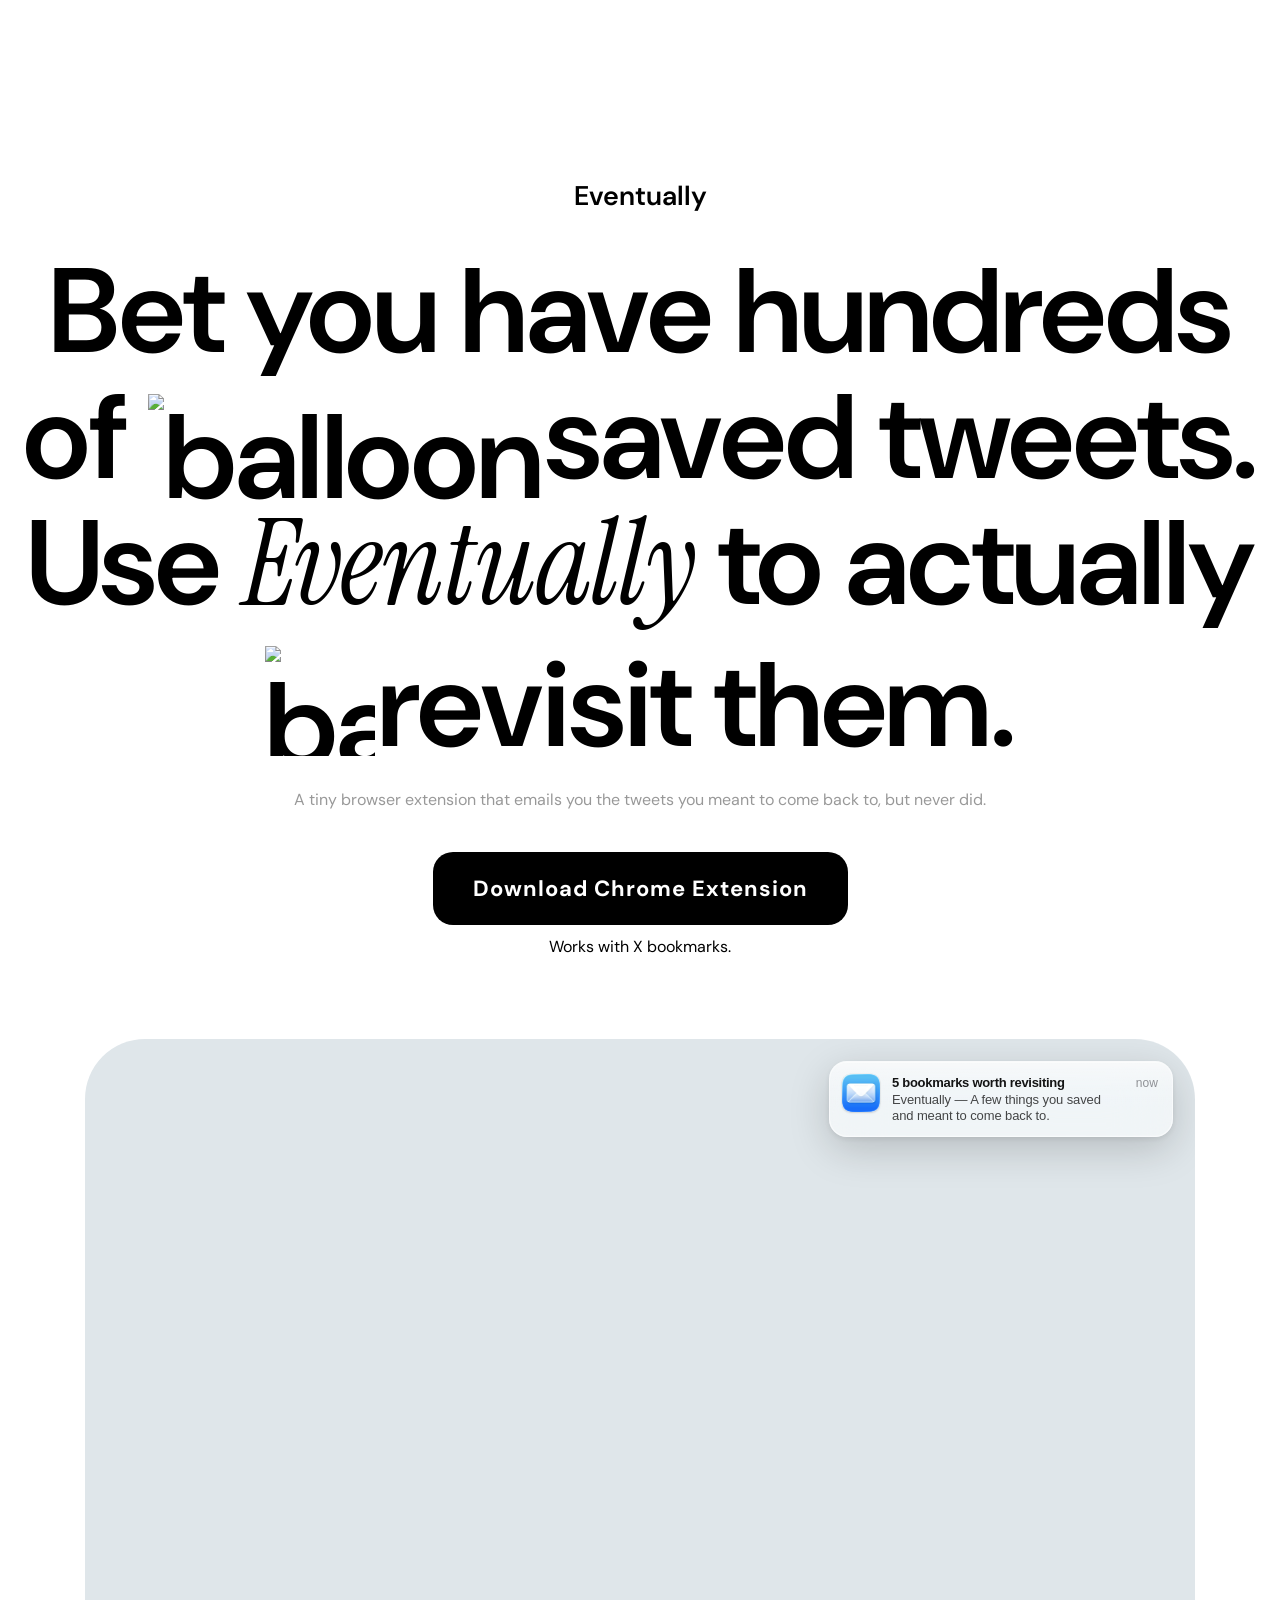
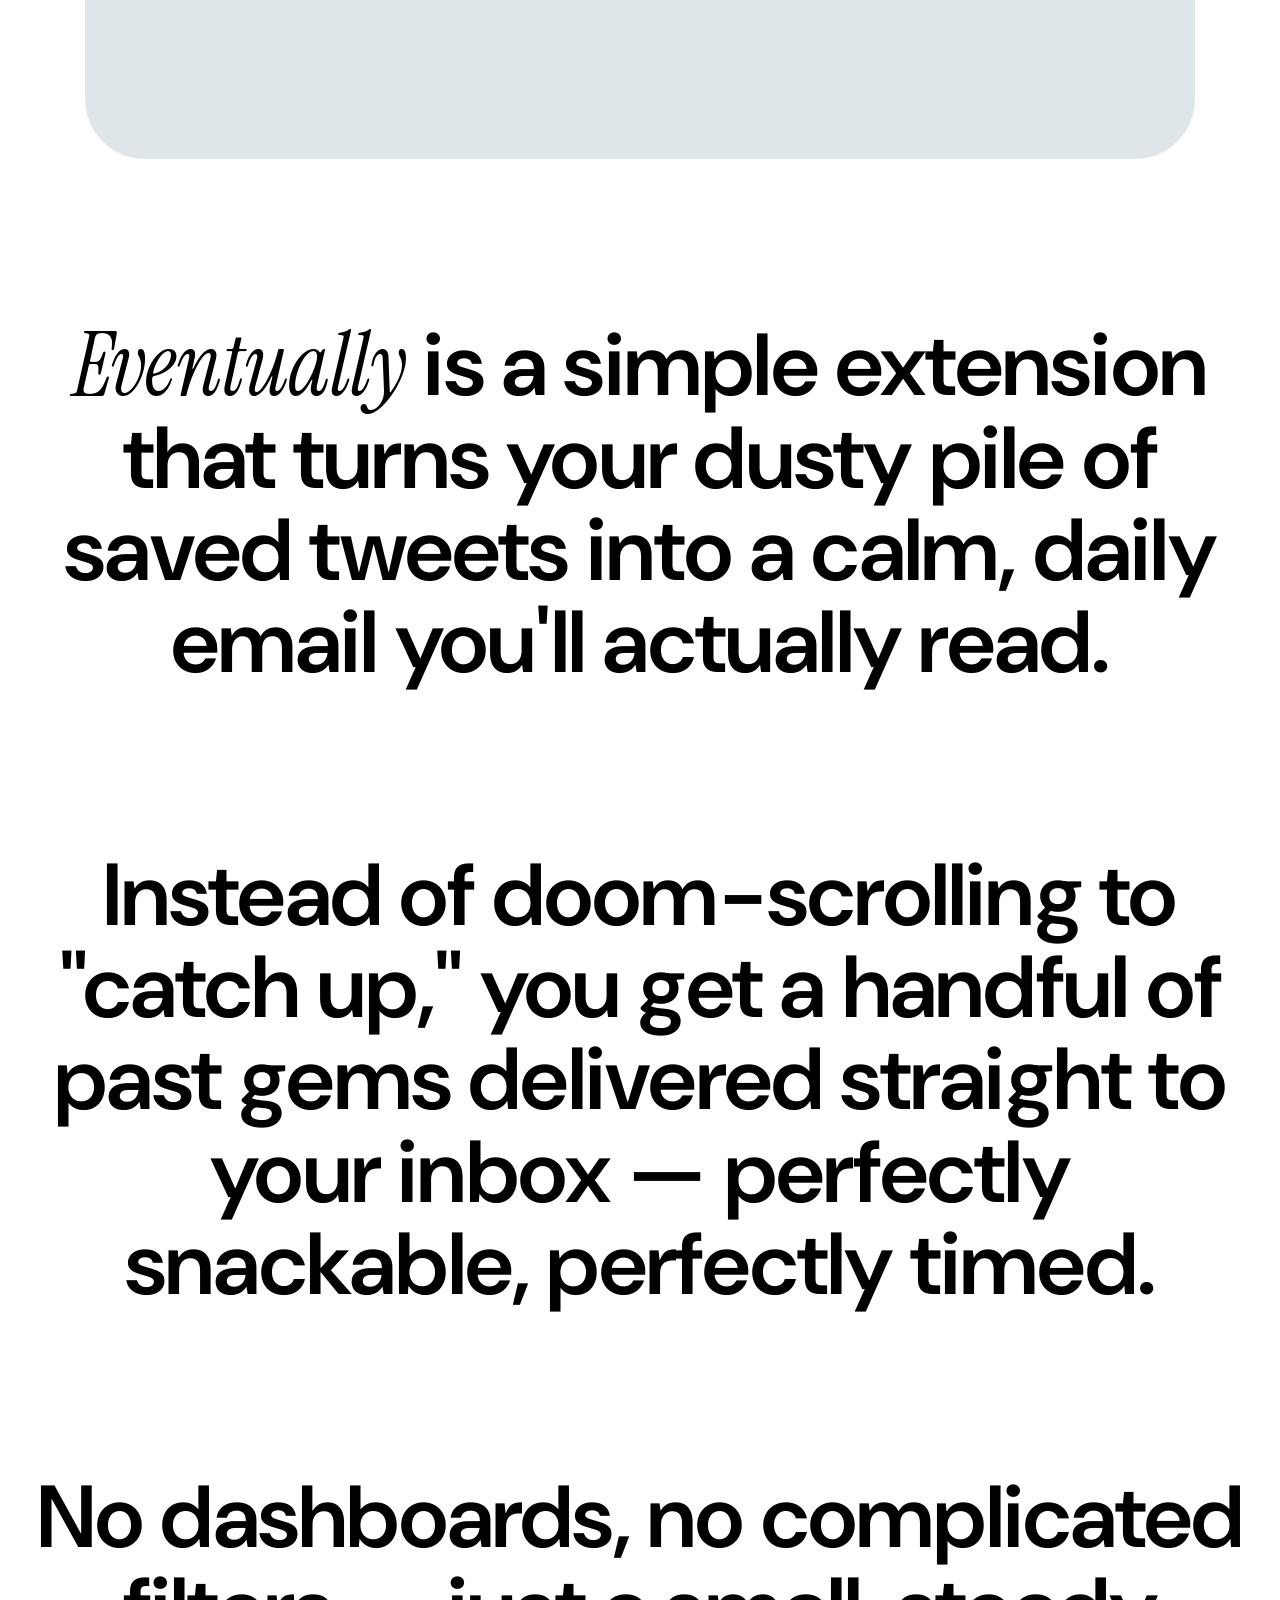
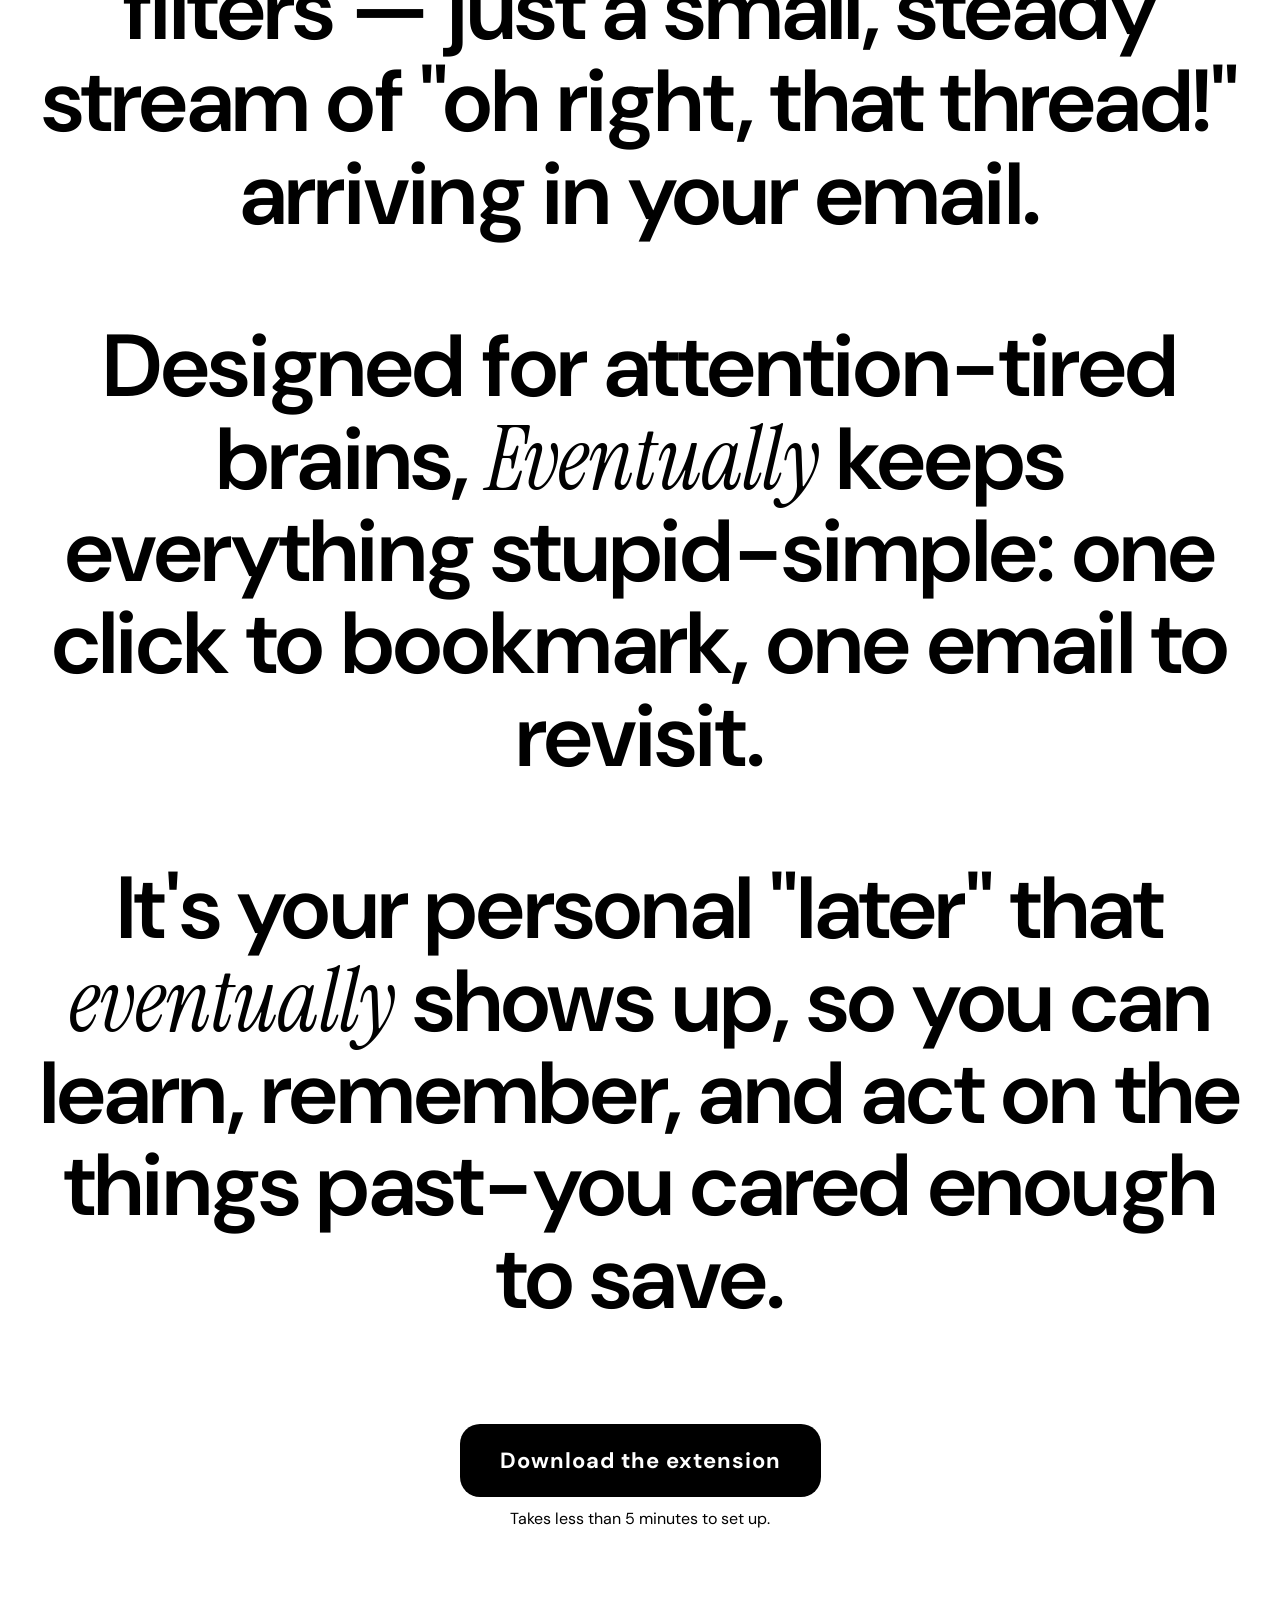
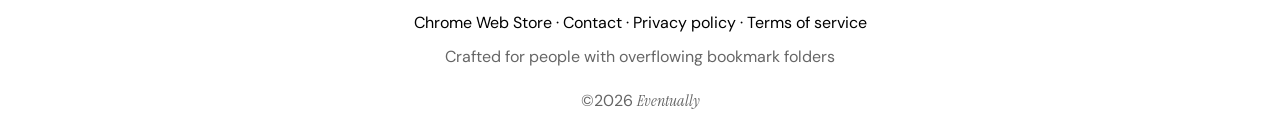
==== index.html @ e8d8508a "Update font styles in CSS for consistency; change body font to 'DM Sans' and adjust font weights for" ====
<!doctype html>
<html lang="en">
  <head>
    <meta charset="UTF-8" />
    <meta name="viewport" content="width=device-width, initial-scale=1.0" />
    <link rel="preconnect" href="https://fonts.googleapis.com" />
    <link rel="preconnect" href="https://fonts.gstatic.com" crossorigin />
    <link rel="canonical" href="https://geteventually.com" />
    <meta property="og:type" content="website" />
    <meta property="og:url" content="https://geteventually.com" />
    <meta property="og:title" content="Eventually | Revisit your saved tweets" />
    <meta property="og:description" content="Bet you have hundreds of saved tweets. Use Eventually to actually revisit them. A tiny browser extension that emails you the tweets you meant to come back to, but never did. Works with X bookmarks." />
    <meta property="og:image" content="https://geteventually.com/og.png" />
    <meta property="og:image:width" content="1200" />
    <meta property="og:image:height" content="630" />
    <meta property="og:image:alt" content="Eventually — Bet you have hundreds of saved tweets. Use Eventually to actually revisit them. Download Chrome Extension. Works with X bookmarks." />
    <meta property="og:site_name" content="Eventually" />
    <meta property="og:locale" content="en_US" />
    <meta name="twitter:card" content="summary_large_image" />
    <meta name="twitter:url" content="https://geteventually.com" />
    <meta name="twitter:title" content="Eventually | Revisit your saved tweets" />
    <meta name="twitter:description" content="Bet you have hundreds of saved tweets. Use Eventually to actually revisit them. A tiny browser extension that emails you the tweets you meant to come back to, but never did. Works with X bookmarks." />
    <meta name="twitter:image" content="https://geteventually.com/og.png" />
    <meta name="twitter:image:alt" content="Eventually — Bet you have hundreds of saved tweets. Use Eventually to actually revisit them. Download Chrome Extension. Works with X bookmarks." />
    <link rel="icon" type="image/png" href="/favicon-96x96.png" sizes="96x96" />
    <link rel="icon" type="image/svg+xml" href="/favicon.svg" />
    <link rel="shortcut icon" href="/favicon.ico" />
    <link rel="apple-touch-icon" sizes="180x180" href="/apple-touch-icon.png" />
    <link rel="manifest" href="/site.webmanifest" />
    <link
      href="https://fonts.googleapis.com/css2?family=DM+Sans:ital,opsz,wght@0,9..40,400;0,9..40,500;0,9..40,600;0,9..40,700;1,9..40,400;1,9..40,600&family=Instrument+Serif:ital@0;1&display=swap"
      rel="stylesheet"
    />
    <link rel="stylesheet" href="e-v-e-n-t-u-a-l-l-y.css" />
    <title>Eventually | Revisit your saved tweets</title>
    <script type="application/ld+json">
    {
      "@context": "https://schema.org",
      "@graph": [
        {
          "@type": "Organization",
          "@id": "https://geteventually.com/#organization",
          "name": "Eventually",
          "url": "https://geteventually.com",
          "description": "A tiny browser extension that emails you the tweets you meant to come back to, but never did. Turns your saved tweets into a calm, daily email you'll actually read.",
          "foundingDate": "2026"
        },
        {
          "@type": "WebSite",
          "@id": "https://geteventually.com/#website",
          "name": "Eventually",
          "url": "https://geteventually.com",
          "description": "Eventually — a simple extension that turns your dusty pile of saved tweets into a calm, daily email you'll actually read.",
          "publisher": { "@id": "https://geteventually.com/#organization" },
          "inLanguage": "en"
        },
        {
          "@type": "SoftwareApplication",
          "@id": "https://geteventually.com/#software",
          "name": "Eventually",
          "applicationCategory": "BrowserApplication",
          "operatingSystem": "Chrome",
          "description": "A tiny browser extension that emails you the tweets you meant to come back to, but never did. No dashboards, no complicated filters — just a small, steady stream of past gems delivered to your inbox. Works with X bookmarks.",
          "offers": {
            "@type": "Offer",
            "price": "0",
            "priceCurrency": "USD"
          },
          "author": { "@id": "https://geteventually.com/#organization" },
          "url": "https://geteventually.com",
          "slogan": "Crafted for people with overflowing bookmark folders"
        },
        {
          "@type": "WebPage",
          "@id": "https://geteventually.com/#webpage",
          "url": "https://geteventually.com",
          "name": "Eventually — Revisit your saved tweets",
          "description": "Bet you have hundreds of saved tweets. Use Eventually to actually revisit them. A tiny browser extension that emails you the tweets you meant to come back to, but never did.",
          "isPartOf": { "@id": "https://geteventually.com/#website" },
          "about": { "@id": "https://geteventually.com/#software" },
          "inLanguage": "en",
          "potentialAction": {
            "@type": "ReadAction",
            "target": "https://geteventually.com"
          }
        }
      ]
    }
    </script>
    <script>
      const sentence = "Bet you have hundreds of saved tweets. Use Eventually to actually revisit them.";
      const words = sentence.split(" ");
      const initialTitle = document.title;
      function updateTitleFromScroll() {
        if (window.scrollY < 50) {
          document.title = initialTitle;
          return;
        }
        const maxScroll = document.documentElement.scrollHeight - window.innerHeight;
        const progress = maxScroll <= 0 ? 0 : Math.min(window.scrollY / maxScroll, 1);
        const index = Math.min(Math.floor(progress * words.length), words.length - 1);
        document.title = words[index];
      }
      window.addEventListener("scroll", updateTitleFromScroll, { passive: true });
      updateTitleFromScroll();
    </script>
  </head>
  <body>
    <shell>
      <masthead>Eventually</masthead>
      <hero>
        Bet you have hundreds of
        <saved>
          <thumbs>
            <img
              draggable="false"
              src="/save.jpg"
              alt="balloon"
            />
          </thumbs>
          <badge>saved</badge>
        </saved>
        tweets. Use
        <brand>Eventually</brand>
        to actually
        <wrap>
          <balloon
            data-balloons
            role="button"
            aria-label="Revisit balloon"
            tabindex="0"
          >
            <img
              draggable="false"
              id="balloon"
              src="/bbaalloonn.jpg"
              alt="balloon"
            />
            <img
              draggable="false"
              id="balloon-2"
              src="/bbaalloonn-2.jpg"
              alt="balloon"
            />
            <img
              draggable="false"
              id="balloon-3"
              src="/bbaalloonn-3.jpg"
              alt="balloon"
            />
            <img
              draggable="false"
              id="balloon-4"
              src="/bbaalloonn-4.jpg"
              alt="balloon"
            />
          </balloon>
          revisit
        </wrap>

        them.
      </hero>
      <cta>
        <blurb>
          A tiny browser extension that emails you the tweets you meant to come
          back to, but never did.
        </blurb>
        <action href="#">Download Chrome Extension</action>
        <note>Works with X bookmarks.</note>
      </cta>
      <pad aria-label="Product preview">
        <stage>
          <notify
            role="button"
            tabindex="0"
            id="mac-notify"
            aria-controls="mac-mail"
            aria-expanded="false"
            aria-label="Open Mail notification: 5 bookmarks worth revisiting"
          >
            <notify-icon aria-hidden="true">
              <img src="/apple_mail.png" width="38" height="38" alt="" draggable="false" />
            </notify-icon>
            <notify-body>
              <notify-title>5 bookmarks worth revisiting</notify-title>
              <notify-preview
                >Eventually — A few things you saved and meant to come back
                to.</notify-preview
              >
            </notify-body>
            <notify-time>now</notify-time>
          </notify>

          <svg
            class="liquid-glass-defs"
            width="0"
            height="0"
            aria-hidden="true"
            focusable="false"
          >
            <filter
              id="notify-liquid"
              x="-20%"
              y="-20%"
              width="140%"
              height="140%"
              color-interpolation-filters="sRGB"
            >
              <feTurbulence
                type="fractalNoise"
                baseFrequency="0.012 0.012"
                numOctaves="2"
                seed="3"
                result="noise"
              />
              <feGaussianBlur in="noise" stdDeviation="1.5" result="blurred" />
              <feDisplacementMap
                in="SourceGraphic"
                in2="blurred"
                scale="8"
                xChannelSelector="R"
                yChannelSelector="G"
              />
            </filter>
          </svg>

          <mail
            id="mac-mail"
            role="dialog"
            aria-modal="true"
            aria-labelledby="mac-mail-subject"
            hidden
          >
            <mail-chrome>
              <mail-traffic>
                <traffic-btn class="close" role="button" tabindex="0" aria-label="Close"></traffic-btn>
                <traffic-btn class="minimize" aria-hidden="true"></traffic-btn>
                <traffic-btn class="zoom" aria-hidden="true"></traffic-btn>
              </mail-traffic>
              <mail-title>Inbox</mail-title>
            </mail-chrome>
            <mail-header>
              <mail-row>
                <mail-label>From:</mail-label>
                <mail-value
                  ><strong>Eventually</strong>
                  &lt;digest@geteventually.com&gt;</mail-value
                >
              </mail-row>
              <mail-row>
                <mail-label>Subject:</mail-label>
                <mail-value id="mac-mail-subject"
                  ><strong>5 bookmarks worth revisiting</strong></mail-value
                >
              </mail-row>
              <mail-row>
                <mail-label>Date:</mail-label>
                <mail-value>Today at 9:00 AM</mail-value>
              </mail-row>
              <mail-row>
                <mail-label>To:</mail-label>
                <mail-value>you@email.com</mail-value>
              </mail-row>
            </mail-header>
            <mail-body>
              <digest>
                <digest-brand>Eventually</digest-brand>
                <digest-lede
                  >5 bookmarks you saved and wanted to revisit.</digest-lede
                >

                <digest-item>
                  <digest-author>Lenny Rachitsky (@lennyrachitsky)</digest-author>
                  <digest-text
                    >The best career advice I ever got: optimize for rate of
                    learning, not prestige or pay. Everything else compounds from
                    there.</digest-text
                  >
                  <digest-link href="https://x.com" tabindex="-1"
                    >Open on X →</digest-link
                  >
                </digest-item>

                <digest-item>
                  <digest-author>Julian Shapiro (@Julian)</digest-author>
                  <digest-text
                    >Tutorial rabbit holes feel productive. Shipping one ugly
                    draft teaches more than ten pristine bookmarks.</digest-text
                  >
                  <digest-link href="https://x.com" tabindex="-1"
                    >Open on X →</digest-link
                  >
                </digest-item>

                <digest-item>
                  <digest-author>Anne-Laure Le Cunff (@neuranne)</digest-author>
                  <digest-text
                    >You don’t need another system. You need a small loop you’ll
                    actually repeat — capture, revisit, act.</digest-text
                  >
                  <digest-link href="https://x.com" tabindex="-1"
                    >Open on X →</digest-link
                  >
                </digest-item>

                <digest-item>
                  <digest-author>Packy McCormick (@packyM)</digest-author>
                  <digest-text
                    >Most “I’ll read this later” tabs are just anxiety in
                    disguise. Close the loop or delete the promise.</digest-text
                  >
                  <digest-link href="https://x.com" tabindex="-1"
                    >Open on X →</digest-link
                  >
                </digest-item>

                <digest-item>
                  <digest-author>Nat Eliason (@nateliason)</digest-author>
                  <digest-text
                    >Self-improvement without a revisit ritual is just
                    collecting. Put the idea back in front of future-you.</digest-text
                  >
                  <digest-link href="https://x.com" tabindex="-1"
                    >Open on X →</digest-link
                  >
                </digest-item>

                <digest-foot>
                  You get these because reminders are on in the Eventually
                  extension. Open the extension to change your rhythm or
                  pause.
                </digest-foot>
              </digest>
            </mail-body>
          </mail>
        </stage>
      </pad>
      <story>
        <heading>
          <brand>Eventually</brand> is a simple extension that turns your dusty pile of saved
          tweets into a calm, daily email you'll actually read.
        </heading>
        <quote>
          Instead of doom-scrolling to "catch up," you get a handful of past
          gems delivered straight to your inbox — perfectly snackable, perfectly
          timed.
        </quote>
      </story>

      <callout>
        <emphasis>
          No dashboards, no complicated filters — just a small, steady stream of
          "oh right, that thread!" arriving in your email.
        </emphasis>
      </callout>

      <panel>
        <lede>
          Designed for attention-tired brains, <brand>Eventually</brand> keeps everything
          stupid-simple: one click to bookmark, one email to revisit.
        </lede>
        <prose>
          It's your personal "later" that <brand>eventually</brand> shows up, so you
          can learn, remember, and act on the things past-you cared enough to
          save.
        </prose>
      </panel>

      <actions aria-label="Download call-to-action">
        <action>Download the extension</action>
        <subline>Takes less than 5 minutes to set up.</subline>
      </actions>

      <footlinks aria-label="Footer links">
        <a href="#chromestore"> Chrome Web Store </a>
        <dot>·</dot>
        <a href="mailto:support@geteventually.com">Contact</a>
        <dot>·</dot>
        <a href="/privacy"> Privacy policy </a>
        <dot>·</dot>
        <a href="/terms"> Terms of service </a>
      </footlinks>
      <tagline> Crafted for people with overflowing bookmark folders </tagline>
      <copy>©2026 <brand>Eventually</brand></copy>
    </shell>
    <script>
      (function macMailPreview() {
        const notify = document.getElementById("mac-notify");
        const mail = document.getElementById("mac-mail");
        const closeBtn = mail && mail.querySelector("traffic-btn.close");
        if (!notify || !mail || !closeBtn) return;

        let lastFocus = null;
        let closeTimer = 0;

        requestAnimationFrame(() => {
          requestAnimationFrame(() => {
            notify.dataset.ready = "true";
          });
        });

        function setMailOriginFromNotify() {
          const stage = notify.closest("stage") || notify.parentElement;
          if (!stage) return;
          const s = stage.getBoundingClientRect();
          const n = notify.getBoundingClientRect();
          const cx = s.left + s.width / 2;
          const cy = s.top + s.height / 2;
          const nx = n.left + n.width / 2;
          const ny = n.top + n.height / 2;
          mail.style.setProperty("--mail-from-x", `${Math.round(nx - cx)}px`);
          mail.style.setProperty("--mail-from-y", `${Math.round(ny - cy)}px`);
          mail.style.setProperty(
            "--mail-ox",
            `${(((nx - s.left) / s.width) * 100).toFixed(1)}%`
          );
          mail.style.setProperty(
            "--mail-oy",
            `${(((ny - s.top) / s.height) * 100).toFixed(1)}%`
          );
        }

        function openMail() {
          lastFocus = document.activeElement;
          window.clearTimeout(closeTimer);
          setMailOriginFromNotify();
          mail.hidden = false;
          notify.setAttribute("aria-expanded", "true");
          notify.dataset.dismissed = "true";
          mail.offsetWidth;
          requestAnimationFrame(() => {
            mail.dataset.open = "true";
            closeBtn.focus({ preventScroll: true });
          });
        }

        function closeMail() {
          delete mail.dataset.open;
          notify.setAttribute("aria-expanded", "false");
          delete notify.dataset.dismissed;
          window.clearTimeout(closeTimer);
          closeTimer = window.setTimeout(() => {
            if (mail.dataset.open) return;
            mail.hidden = true;
            (lastFocus || notify).focus({ preventScroll: true });
          }, 320);
        }

        function onActivate(event) {
          if (event.type === "keydown" && event.key !== "Enter" && event.key !== " ") return;
          event.preventDefault();
          if (mail.dataset.open) closeMail();
          else openMail();
        }

        notify.addEventListener("pointerdown", (event) => {
          if (event.button != null && event.button !== 0) return;
          notify.dataset.pressed = "true";
        });
        function clearPress() {
          delete notify.dataset.pressed;
        }
        notify.addEventListener("pointerup", clearPress);
        notify.addEventListener("pointercancel", clearPress);
        notify.addEventListener("pointerleave", clearPress);
        notify.addEventListener("lostpointercapture", clearPress);

        notify.addEventListener("click", onActivate);
        notify.addEventListener("keydown", onActivate);
        closeBtn.addEventListener("click", (event) => {
          event.preventDefault();
          closeMail();
        });
        closeBtn.addEventListener("keydown", (event) => {
          if (event.key !== "Enter" && event.key !== " ") return;
          event.preventDefault();
          closeMail();
        });
        document.addEventListener("keydown", (event) => {
          if (event.key === "Escape" && mail.dataset.open) closeMail();
        });
      })();
    </script>
  </body>
</html>
---- e-v-e-n-t-u-a-l-l-y.css ----
*,
*::before,
*::after {
  box-sizing: border-box;
  margin: 0;
  padding: 0;
}

::selection {
  background: #fffd01;
  color: #000;
  text-shadow: none;
}

::-moz-selection {
  background: #fffd01;
  color: #000;
  text-shadow: none;
}

body {
  font-family: 'DM Sans', system-ui, sans-serif;
  font-size: 16px;
  line-height: 1.5;
  background-color: #fff;
  color: #000;
  text-align: center;
}

shell {
  display: block;
  max-width: 1236px;
  margin: 0 auto;
}

masthead {
  display: block;
  font-size: 27px;
  margin-bottom: 4vh;
  line-height: 1.19;
  margin-top: 20vh;
  font-optical-sizing: auto;
  font-weight: 600;
}

hero {
  display: block;
  font-size: clamp(3.75rem, 1.0714rem + 8.5714vw, 7.5rem);
  font-style: normal;
  font-variation-settings: normal;
  font-weight: 600;
  letter-spacing: -1.2px;
  line-height: 1.05;
  margin-bottom: 0;
  margin-top: 0;
}

hero svg {
  width: clamp(3.125rem, 0.8929rem + 7.1429vw, 6.25rem);
  height: clamp(3.125rem, 0.8929rem + 7.1429vw, 6.25rem);
  display: inline-block;
  position: relative;
  top: 10px;
}

wrap {
  display: inline-block;
}

balloon {
  display: inline-block;
  background: none;
  padding: 0;
  color: inherit;
  cursor: cell;
  width: 110px;
  height: 110px;
  position: relative;
  top: 20px;
  margin-right: -20px;
}

balloon img {
  pointer-events: none;
  width: 110px;
  height: 110px;
  object-fit: contain;
}

#balloon-2,
#balloon-3,
#balloon-4 {
  display: none;
}

balloon:hover #balloon {
  display: none;
}

balloon:hover #balloon-2 {
  display: inline-block !important;
}

balloon:active #balloon-2 {
  display: none !important;
}

balloon:active #balloon-3 {
  display: inline-block !important;
}

balloon:focus:not(:active) #balloon,
balloon:focus:not(:active) #balloon-2 {
  display: none !important;
}

balloon:focus:not(:active) #balloon-3 {
  opacity: 0;
  position: absolute;
  left: -9999px;
}

balloon:focus:not(:active) #balloon-4 {
  display: inline-block !important;
}

#balloon {
  display: inline-block;
}

cta blurb {
  font-size: 16px;
  opacity: 0.4;
  display: block;
  margin: 20px 0;
}

cta action,
actions action {
  font-size: 22px;
  color: #fff;
  background: #000;
  padding: 20px 40px;
  border-radius: 20px;
  display: inline-block;
  margin: 20px auto 10px;
  text-decoration: none;
  font-weight: 700;
  letter-spacing: 1px;
  transition: all 0.17s ease-out;
  transform: scale(1);
}

cta action:hover,
actions action:hover {
  transform: scale(1.05);
}

cta note {
  display: block;
}

story heading {
  display: block;
  margin: 0;
  font-weight: 600;
  font-feature-settings: normal;
  font-size: clamp(2.75rem, 1.0714rem + 5.7143vw, 5.5rem);
  font-style: normal;
  font-variation-settings: normal;
  letter-spacing: -0.78px;
  line-height: 1.05;
  text-align: center;
  padding: 80px 0;
}

story quote {
  display: block;
  margin: 0;
  font-feature-settings: normal;
  font-size: clamp(2.75rem, 1.0714rem + 5.7143vw, 5.5rem);
  font-style: normal;
  font-variation-settings: normal;
  font-weight: 600;
  letter-spacing: -0.78px;
  line-height: 1.05;
  text-align: center;
  padding: 80px 0;
}

callout emphasis {
  font-feature-settings: normal;
  font-size: clamp(2.75rem, 1.0714rem + 5.7143vw, 5.5rem);
  font-style: normal;
  font-variation-settings: normal;
  font-weight: 600;
  letter-spacing: -0.78px;
  line-height: 1.05;
  text-align: center;
  padding: 80px 0;
  display: block;
}

panel lede {
  font-feature-settings: normal;
  font-size: clamp(2.75rem, 1.0714rem + 5.7143vw, 5.5rem);
  font-style: normal;
  font-variation-settings: normal;
  font-weight: 600;
  letter-spacing: -0.78px;
  line-height: 1.05;
  text-align: center;
  padding: 80px 0;
}

panel prose {
  margin: 0;
  font-feature-settings: normal;
  font-size: clamp(2.75rem, 1.0714rem + 5.7143vw, 5.5rem);
  font-style: normal;
  font-variation-settings: normal;
  font-weight: 600;
  letter-spacing: -0.78px;
  line-height: 1.05;
  text-align: center;
  padding: 80px 0;
  display: block;
  font-family: inherit;
}

actions subline {
  display: block;
}

footlinks dot {
  vertical-align: baseline;
  font-size: 1em;
  font-family: inherit;
  background: none;
  padding: 0;
}

saved {
  display: inline-block;
  position: relative;
  z-index: -1;
}

saved img {
  width: 110px;
  height: 110px;
  object-fit: contain;
  position: relative;
  top: 20px;
  left: 0;
  margin-right: -20px;
}

pad {
  display: block;
  box-sizing: border-box;
  
  --pad-ratio: 1234 / 800;
  width: min(100%, 1234px, calc(80vh * 1234 / 800));
  max-width: 1234px;
  aspect-ratio: var(--pad-ratio);
  height: auto;
  margin: 80px auto;
  border-radius: 60px;
  overflow: hidden;
  position: relative;
  background-color: #dfe6ea;
  background-image: url('/pad.jpg');
  background-position: center center;
  background-size: cover;
  background-repeat: no-repeat;
}

stage {
  display: block;
  position: absolute;
  inset: 0;
  font-family: -apple-system, BlinkMacSystemFont, 'SF Pro Text', 'SF Pro Display',
    'Helvetica Neue', Helvetica, Arial, sans-serif;
  -webkit-font-smoothing: antialiased;
}

/* —— macOS notification banner (Apple materials · fluid response) —— */
.liquid-glass-defs {
  position: absolute;
  width: 0;
  height: 0;
  overflow: hidden;
  pointer-events: none;
}

notify {
  --notify-press: 1;
  position: absolute;
  top: 22px;
  right: 22px;
  z-index: 3;
  display: flex;
  align-items: flex-start;
  gap: 12px;
  width: min(344px, calc(100% - 44px));
  padding: 12px 14px 12px 12px;
  border-radius: 18px;
  isolation: isolate;
  overflow: hidden;
  color: rgba(0, 0, 0, 0.9);
  text-align: left;
  cursor: pointer;
  outline: none;
  -webkit-tap-highlight-color: transparent;
  touch-action: manipulation;

  /* Floating functional layer — light interactive material */
  background: rgba(255, 255, 255, 0.58);
  -webkit-backdrop-filter: blur(40px) saturate(180%);
  backdrop-filter: blur(40px) saturate(180%);

  /* Bright top edge = light catching the material; soft depth over busy pad */
  border: 0.5px solid rgba(255, 255, 255, 0.55);
  box-shadow:
    0 12px 40px rgba(0, 0, 0, 0.18),
    0 2px 6px rgba(0, 0, 0, 0.08),
    inset 0 0.5px 0 rgba(255, 255, 255, 0.85),
    inset 0 -0.5px 0 rgba(255, 255, 255, 0.25);

  /* Materialize: arrive as blur + scale, not a plain opacity fade */
  opacity: 0;
  filter: blur(10px);
  transform: translate3d(0, -14px, 0) scale(0.96) scale(var(--notify-press));
  will-change: transform, opacity, filter;
  transition:
    transform 0.4s cubic-bezier(0.32, 0.72, 0, 1),
    opacity 0.35s ease,
    filter 0.4s cubic-bezier(0.32, 0.72, 0, 1),
    background 0.2s ease,
    box-shadow 0.2s ease;
}

/* Lit pane highlight — restrained, not stacked glass */
notify::after {
  content: '';
  position: absolute;
  inset: 0;
  z-index: 0;
  border-radius: inherit;
  pointer-events: none;
  background: linear-gradient(
    180deg,
    rgba(255, 255, 255, 0.42) 0%,
    rgba(255, 255, 255, 0.08) 36%,
    transparent 62%
  );
}

notify > * {
  position: relative;
  z-index: 1;
}

/* Settled banner */
notify[data-ready='true'] {
  opacity: 1;
  filter: blur(0);
  transform: translate3d(0, 0, 0) scale(1) scale(var(--notify-press));
}

/* Chromium: subtle backdrop refraction (kept soft — restraint over spectacle) */
@supports (backdrop-filter: url(#notify-liquid)) {
  notify {
    -webkit-backdrop-filter: blur(28px) saturate(180%) url(#notify-liquid);
    backdrop-filter: blur(28px) saturate(180%) url(#notify-liquid);
  }
}

/* Feedback on press (pointer-down), not only on release */
notify:hover {
  background: rgba(255, 255, 255, 0.68);
}

notify:active,
notify[data-pressed='true'] {
  --notify-press: 0.97;
  background: rgba(255, 255, 255, 0.5);
  transition:
    transform 100ms ease-out,
    background 100ms ease-out,
    opacity 0.35s ease,
    filter 0.4s cubic-bezier(0.32, 0.72, 0, 1),
    box-shadow 0.2s ease;
}

notify:focus-visible {
  box-shadow:
    0 0 0 3px rgba(0, 122, 255, 0.45),
    0 12px 40px rgba(0, 0, 0, 0.18),
    inset 0 0.5px 0 rgba(255, 255, 255, 0.85);
}

/* Exit the way it entered — up and out */
notify[data-dismissed='true'] {
  opacity: 0;
  pointer-events: none;
  filter: blur(6px);
  transform: translate3d(0, -18px, 0) scale(0.97);
  transition:
    transform 0.32s cubic-bezier(0.32, 0.72, 0, 1),
    opacity 0.26s ease,
    filter 0.32s ease;
}

@media (prefers-reduced-transparency: reduce) {
  notify {
    background: rgba(246, 246, 248, 0.96);
    -webkit-backdrop-filter: none;
    backdrop-filter: none;
    border-color: rgba(0, 0, 0, 0.12);
  }

  notify::after {
    display: none;
  }
}

@media (prefers-contrast: more) {
  notify {
    background: #f5f5f7;
    border: 1px solid rgba(0, 0, 0, 0.35);
    -webkit-backdrop-filter: none;
    backdrop-filter: none;
  }

  notify-title,
  notify-preview {
    color: #000;
  }

  notify-time {
    color: #333;
  }
}

notify-icon {
  display: block;
  width: 38px;
  height: 38px;
  border-radius: 8.5px;
  overflow: hidden;
  flex-shrink: 0;
  box-shadow:
    0 1px 2px rgba(0, 0, 0, 0.12),
    0 0 0 0.5px rgba(0, 0, 0, 0.06);
}

notify-icon img {
  display: block;
  width: 38px;
  height: 38px;
  object-fit: cover;
  pointer-events: none;
}

notify-body {
  display: flex;
  flex: 1 1 0;
  flex-direction: column;
  align-items: flex-start;
  gap: 1px;
  min-width: 0;
  padding-top: 1px;
  font-size: 13px;
  line-height: 1.23;
  color: rgba(0, 0, 0, 0.9);
}

notify-time {
  display: block;
  flex-shrink: 0;
  margin-top: 1px;
  font-size: 12px;
  font-weight: 400;
  line-height: 16px;
  letter-spacing: 0.01em;
  color: rgba(60, 60, 67, 0.55);
  text-align: right;
  white-space: nowrap;
}

notify-title {
  display: block;
  width: 100%;
  overflow: hidden;
  text-overflow: ellipsis;
  white-space: nowrap;
  font-size: 13px;
  font-weight: 600;
  letter-spacing: -0.022em;
  line-height: 16px;
  color: rgba(0, 0, 0, 0.92);
}

notify-preview {
  display: -webkit-box;
  width: 100%;
  font-size: 13px;
  font-weight: 400;
  letter-spacing: -0.008em;
  line-height: 16px;
  color: rgba(0, 0, 0, 0.72);
  -webkit-line-clamp: 2;
  -webkit-box-orient: vertical;
  overflow: hidden;
  word-break: break-word;
}

/* Mail opens from the notification — same spatial path in and out */
mail {
  position: absolute;
  z-index: 4;
  left: 50%;
  top: 50%;
  width: min(680px, calc(100% - 48px));
  height: min(520px, calc(100% - 64px));
  display: flex;
  flex-direction: column;
  border-radius: 10px;
  overflow: hidden;
  background: #ffffff;
  box-shadow:
    0 0 0 0.5px rgba(0, 0, 0, 0.18),
    0 22px 70px rgba(0, 0, 0, 0.35),
    0 2px 8px rgba(0, 0, 0, 0.12);
  /* Default closed pose; JS sets --mail-from-* from the notify source */
  --mail-ox: 28%;
  --mail-oy: -42%;
  transform-origin: var(--mail-ox) var(--mail-oy);
  transform: translate(-50%, -50%) translate(var(--mail-from-x, 120px), var(--mail-from-y, -160px))
    scale(0.86);
  opacity: 0;
  pointer-events: none;
  will-change: transform, opacity;
  transition:
    transform 0.4s cubic-bezier(0.32, 0.72, 0, 1),
    opacity 0.28s ease;
  text-align: left;
  color: #1d1d1f;
}

mail[hidden] {
  display: none;
}

mail[data-open='true'] {
  transform: translate(-50%, -50%) scale(1);
  opacity: 1;
  pointer-events: auto;
}

mail-chrome {
  display: flex;
  align-items: center;
  height: 46px;
  padding: 0 12px;
  background: linear-gradient(180deg, #ededed 0%, #e2e2e2 100%);
  border-bottom: 0.5px solid rgba(0, 0, 0, 0.18);
  flex-shrink: 0;
  position: relative;
}

mail-traffic {
  display: flex;
  align-items: center;
  gap: 8px;
}

traffic-btn {
  display: block;
  width: 12px;
  height: 12px;
  border-radius: 50%;
  box-shadow: inset 0 0 0 0.5px rgba(0, 0, 0, 0.18);
  cursor: default;
}

traffic-btn.close {
  background: #ff5f57;
  cursor: pointer;
}

traffic-btn.minimize {
  background: #febc2e;
}

traffic-btn.zoom {
  background: #28c840;
}

traffic-btn.close:focus-visible {
  outline: 2px solid rgba(0, 122, 255, 0.7);
  outline-offset: 2px;
}

mail-title {
  position: absolute;
  left: 50%;
  transform: translateX(-50%);
  font-size: 13px;
  font-weight: 600;
  letter-spacing: -0.01em;
  color: rgba(0, 0, 0, 0.75);
  pointer-events: none;
}

mail-header {
  display: block;
  padding: 14px 18px 12px;
  background: #fafafa;
  border-bottom: 0.5px solid rgba(0, 0, 0, 0.12);
  flex-shrink: 0;
}

mail-row {
  display: grid;
  grid-template-columns: 64px 1fr;
  gap: 8px;
  align-items: baseline;
  font-size: 13px;
  line-height: 1.45;
}

mail-row + mail-row {
  margin-top: 2px;
}

mail-label {
  color: rgba(60, 60, 67, 0.55);
  text-align: right;
}

mail-value {
  color: #1d1d1f;
  min-width: 0;
  overflow: hidden;
  text-overflow: ellipsis;
  white-space: nowrap;
}

mail-value strong {
  font-weight: 600;
}

mail-body {
  display: block;
  flex: 1;
  overflow: auto;
  background: #faf9f6;
  -webkit-overflow-scrolling: touch;
}

digest {
  display: block;
  max-width: 560px;
  margin: 0 auto;
  padding: 28px 22px 36px;
}

digest-brand {
  display: block;
  font-family: 'Instrument Serif', Georgia, 'Times New Roman', serif;
  font-style: italic;
  font-size: 22px;
  font-weight: 400;
  color: #111;
  margin-bottom: 4px;
  letter-spacing: -0.02em;
}

digest-lede {
  display: block;
  font-size: 14px;
  color: #666;
  margin-bottom: 16px;
}

digest-item {
  display: block;
  padding: 16px 0;
  border-bottom: 1px solid #e5e5e5;
}

digest-author {
  display: block;
  font-size: 14px;
  font-weight: 600;
  color: #111;
  margin-bottom: 4px;
}

digest-text {
  display: block;
  font-size: 14px;
  line-height: 1.5;
  color: #333;
  white-space: pre-wrap;
}

digest-link {
  display: inline-block;
  margin-top: 8px;
  font-size: 14px;
  color: #b8860b;
  text-decoration: none;
  pointer-events: none;
}

digest-foot {
  display: block;
  margin-top: 24px;
  font-size: 12px;
  line-height: 1.45;
  color: #999;
}

@media (max-width: 720px) {
  pad {
    
    width: 100%;
    max-width: none;
    height: 99vh;
    aspect-ratio: auto;
    margin: 24px auto;
    border-radius: 28px;
  }

  notify {
    top: 14px;
    right: 14px;
    width: min(344px, calc(100% - 28px));
  }

  mail {
    width: calc(100% - 28px);
    height: calc(100% - 32px);
  }
}

story {
  display: block;
}

callout {
  display: block;
}

panel {
  display: block;
}

actions {
  display: block;
}

footlinks {
  display: block;
}

action {
  display: inline;
  color: inherit;
  text-decoration: underline;
}

tagline,
copy {
  display: block;
}

brand {
  font-family: 'Instrument Serif', Georgia, 'Times New Roman', serif;
  font-style: italic;
  font-weight: 400;
}

footlinks {
  margin-top: 80px;
  margin-bottom: 10px;
}

footlinks a {
  text-decoration: none;
  color: #000;
}

footlinks a:hover {
  text-decoration: underline;
  text-underline-offset: -4px;
  text-decoration-thickness: 4px;
  text-decoration-color: #000;
  text-decoration-skip-ink: none;
}

copy, tagline {
  margin-bottom: 20px;
  opacity: 0.6;
}
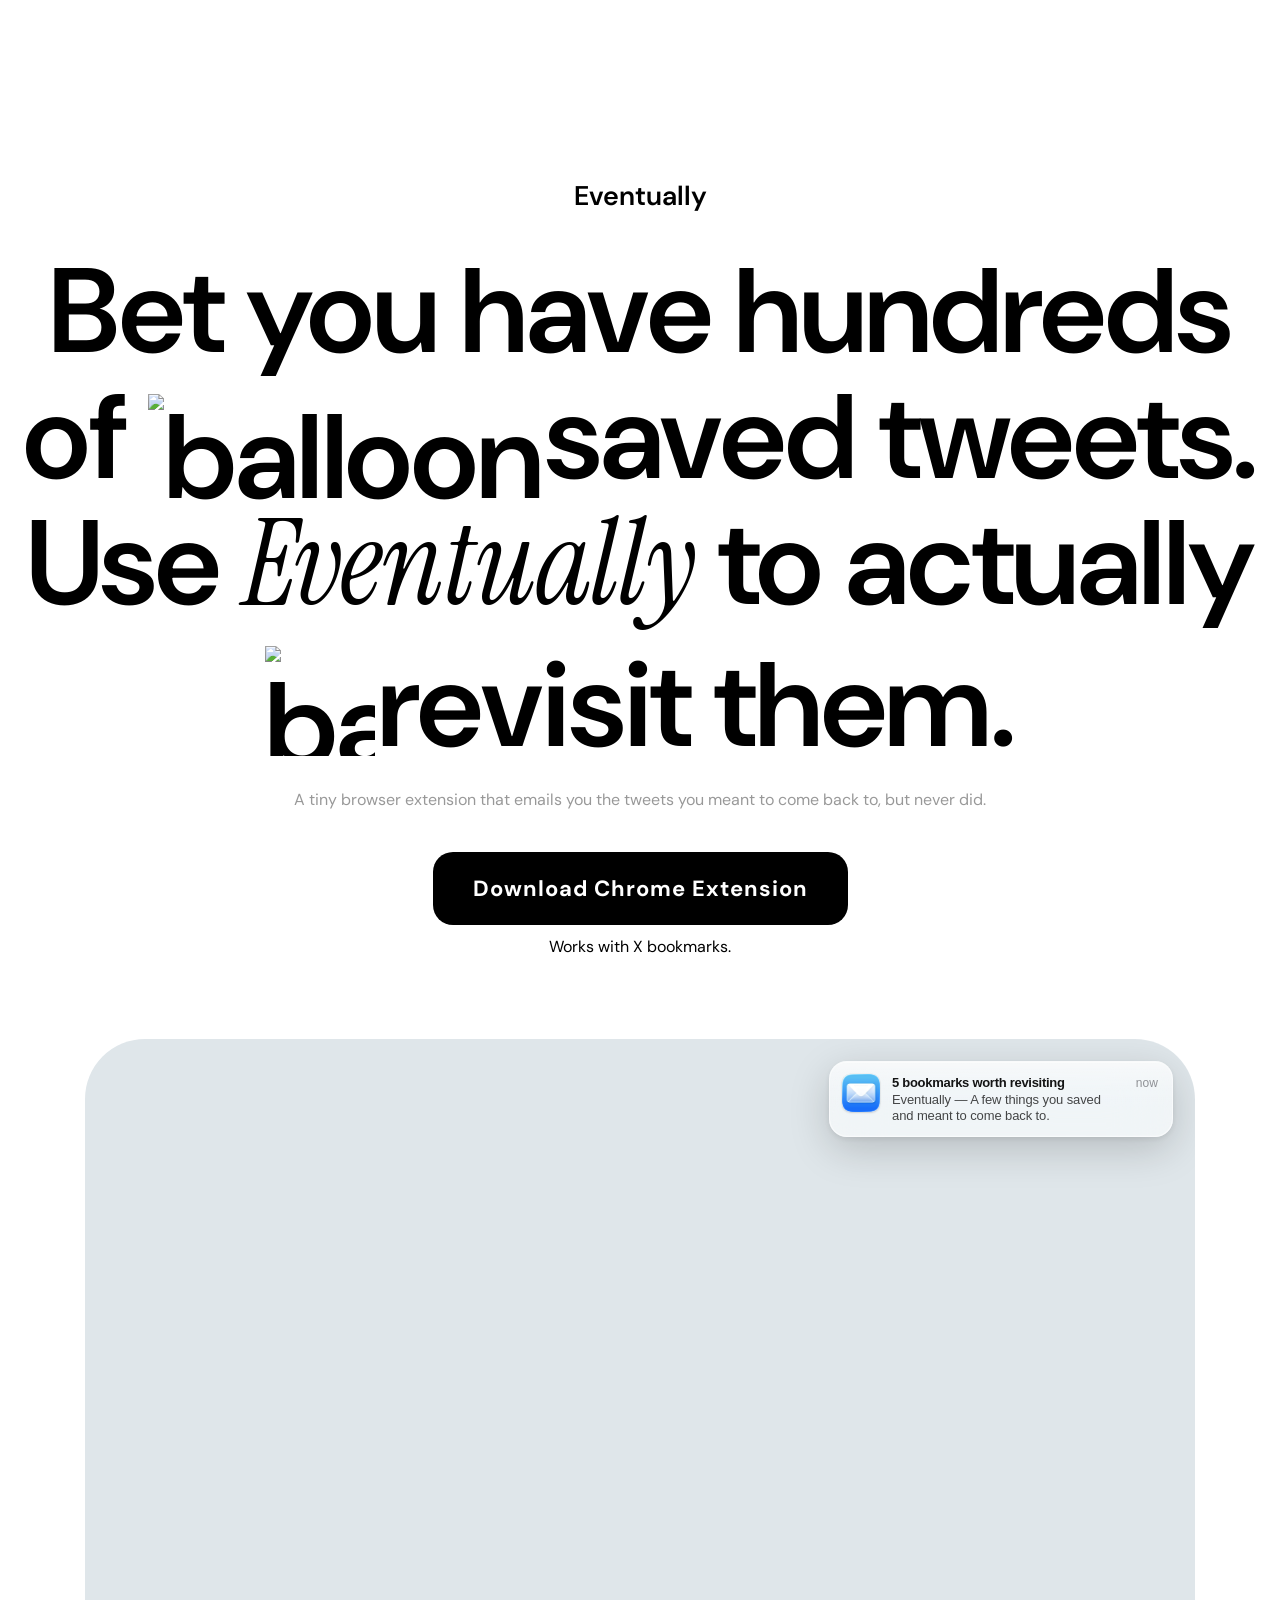
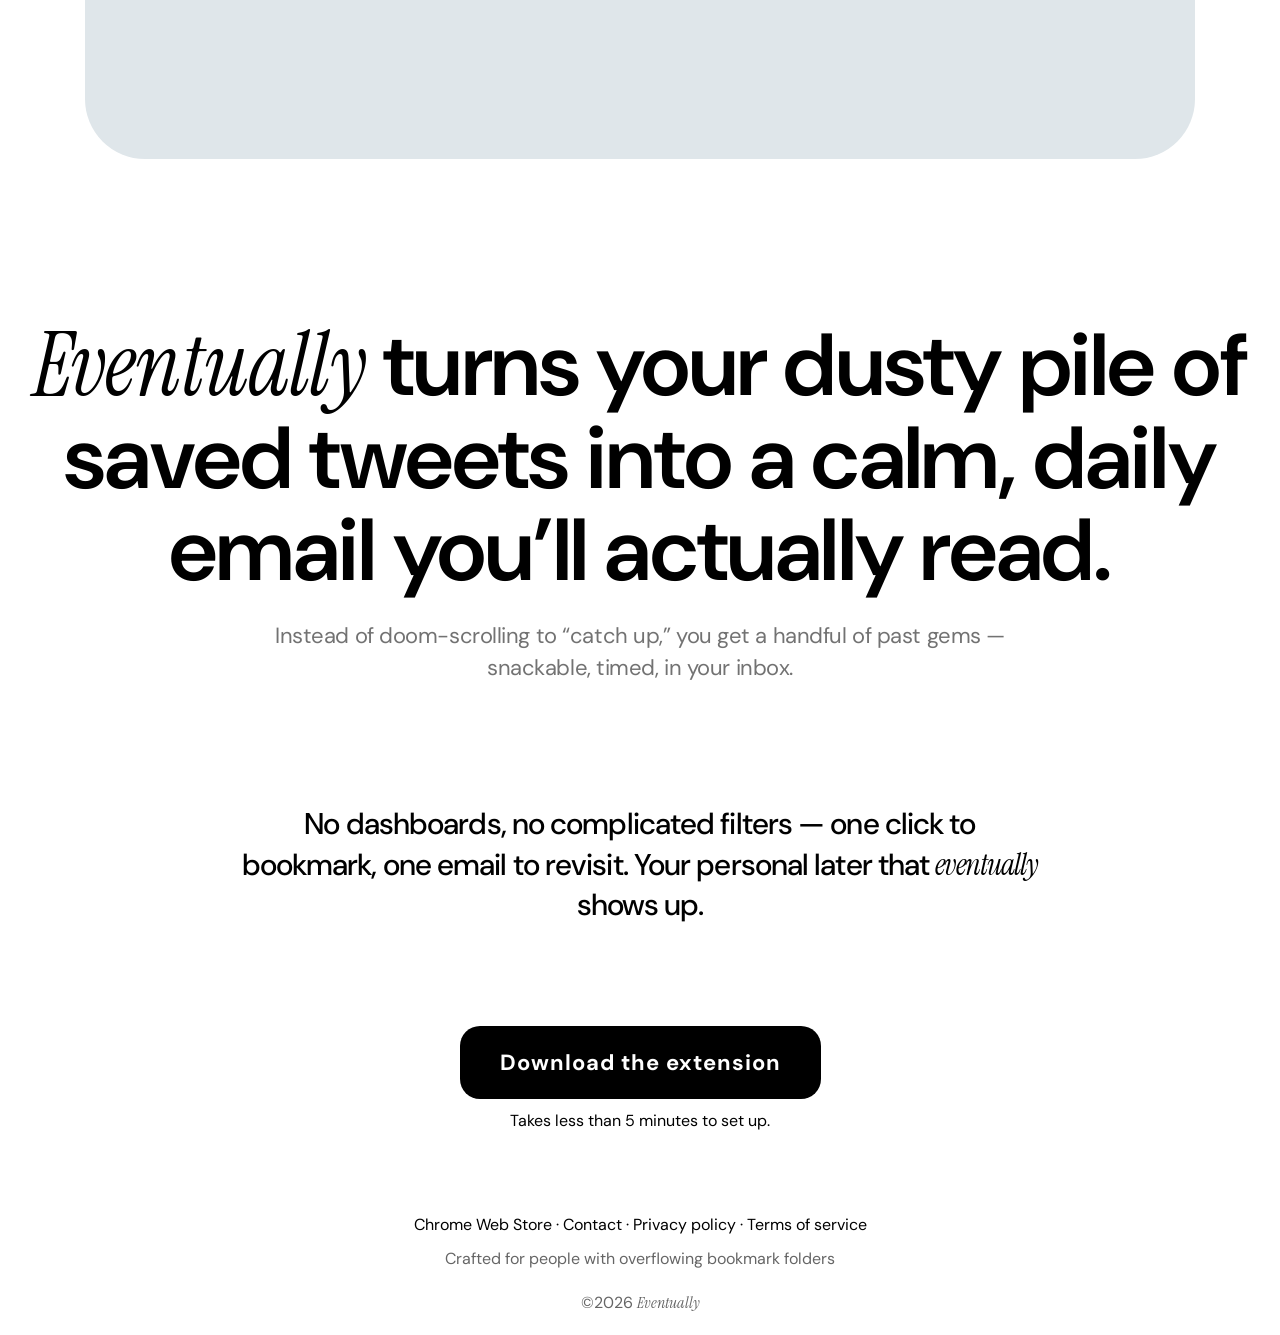
==== commit 79ac9b82: "Refactor CSS styles for story and panel elements; update HTML structure to enhance readability and v" ====
--- a/index.html
+++ b/index.html
@@ -337,33 +337,20 @@
       </pad>
       <story>
         <heading>
-          <brand>Eventually</brand> is a simple extension that turns your dusty pile of saved
-          tweets into a calm, daily email you'll actually read.
+          <brand>Eventually</brand> turns your dusty pile of saved tweets into a
+          calm, daily email you’ll actually read.
         </heading>
-        <quote>
-          Instead of doom-scrolling to "catch up," you get a handful of past
-          gems delivered straight to your inbox — perfectly snackable, perfectly
-          timed.
-        </quote>
+        <note>
+          Instead of doom-scrolling to “catch up,” you get a handful of past gems
+          — snackable, timed, in your inbox.
+        </note>
       </story>
-
-      <callout>
-        <emphasis>
-          No dashboards, no complicated filters — just a small, steady stream of
-          "oh right, that thread!" arriving in your email.
-        </emphasis>
-      </callout>
 
       <panel>
         <lede>
-          Designed for attention-tired brains, <brand>Eventually</brand> keeps everything
-          stupid-simple: one click to bookmark, one email to revisit.
+          No dashboards, no complicated filters — one click to bookmark, one email
+          to revisit. Your personal later that <brand>eventually</brand> shows up.
         </lede>
-        <prose>
-          It's your personal "later" that <brand>eventually</brand> shows up, so you
-          can learn, remember, and act on the things past-you cared enough to
-          save.
-        </prose>
       </panel>
 
       <actions aria-label="Download call-to-action">
--- a/e-v-e-n-t-u-a-l-l-y.css
+++ b/e-v-e-n-t-u-a-l-l-y.css
@@ -171,61 +171,32 @@
   letter-spacing: -0.78px;
   line-height: 1.05;
   text-align: center;
-  padding: 80px 0;
-}
-
-story quote {
-  display: block;
-  margin: 0;
-  font-feature-settings: normal;
-  font-size: clamp(2.75rem, 1.0714rem + 5.7143vw, 5.5rem);
-  font-style: normal;
-  font-variation-settings: normal;
-  font-weight: 600;
-  letter-spacing: -0.78px;
-  line-height: 1.05;
+  padding: 80px 0 24px;
+}
+
+story note {
+  display: block;
+  margin: 0 auto;
+  max-width: 36em;
+  font-size: clamp(1.125rem, 1rem + 0.5vw, 1.375rem);
+  font-weight: 400;
+  letter-spacing: -0.02em;
+  line-height: 1.45;
   text-align: center;
-  padding: 80px 0;
-}
-
-callout emphasis {
-  font-feature-settings: normal;
-  font-size: clamp(2.75rem, 1.0714rem + 5.7143vw, 5.5rem);
-  font-style: normal;
-  font-variation-settings: normal;
-  font-weight: 600;
-  letter-spacing: -0.78px;
-  line-height: 1.05;
+  padding: 0 20px 72px;
+  opacity: 0.55;
+}
+
+panel lede {
+  display: block;
+  margin: 0 auto;
+  max-width: 28em;
+  font-size: clamp(1.375rem, 1.1rem + 1vw, 1.875rem);
+  font-weight: 500;
+  letter-spacing: -0.03em;
+  line-height: 1.35;
   text-align: center;
-  padding: 80px 0;
-  display: block;
-}
-
-panel lede {
-  font-feature-settings: normal;
-  font-size: clamp(2.75rem, 1.0714rem + 5.7143vw, 5.5rem);
-  font-style: normal;
-  font-variation-settings: normal;
-  font-weight: 600;
-  letter-spacing: -0.78px;
-  line-height: 1.05;
-  text-align: center;
-  padding: 80px 0;
-}
-
-panel prose {
-  margin: 0;
-  font-feature-settings: normal;
-  font-size: clamp(2.75rem, 1.0714rem + 5.7143vw, 5.5rem);
-  font-style: normal;
-  font-variation-settings: normal;
-  font-weight: 600;
-  letter-spacing: -0.78px;
-  line-height: 1.05;
-  text-align: center;
-  padding: 80px 0;
-  display: block;
-  font-family: inherit;
+  padding: 48px 20px 80px;
 }
 
 actions subline {
@@ -752,10 +723,6 @@
   display: block;
 }
 
-callout {
-  display: block;
-}
-
 panel {
   display: block;
 }
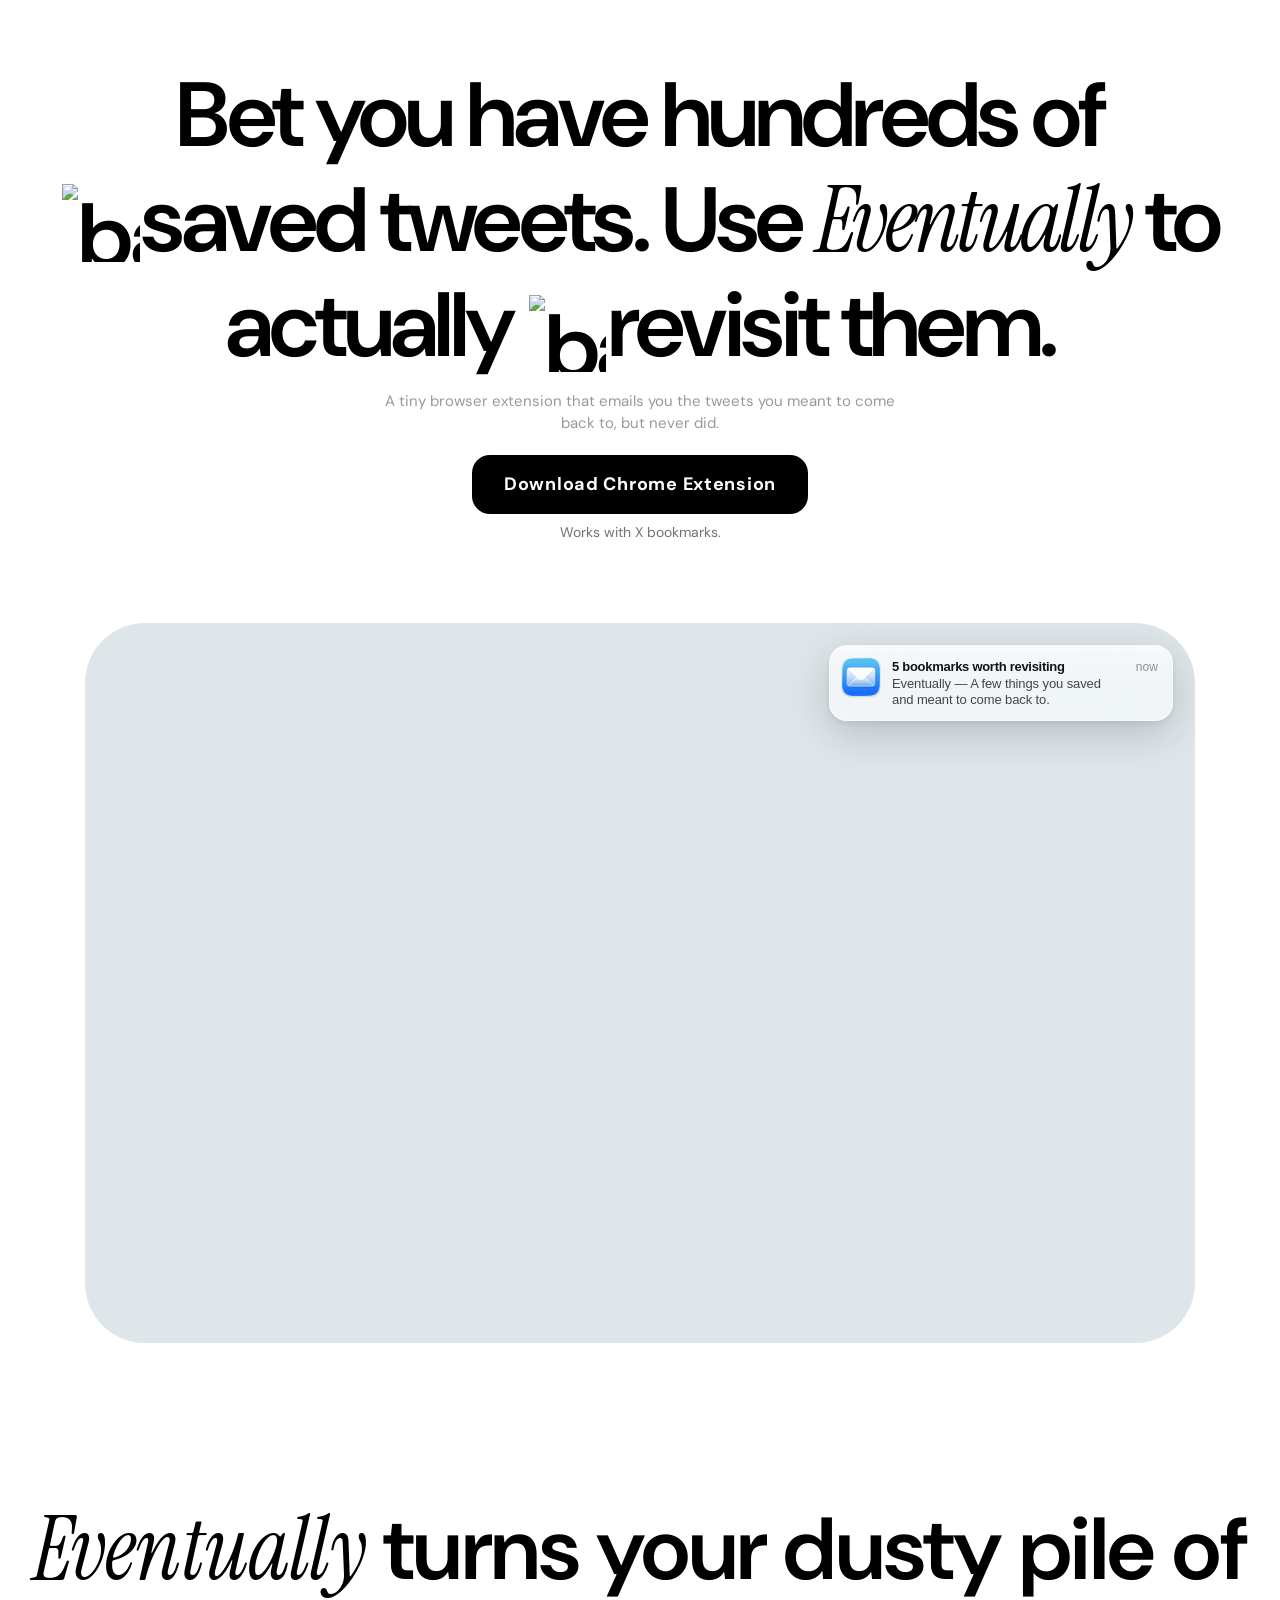
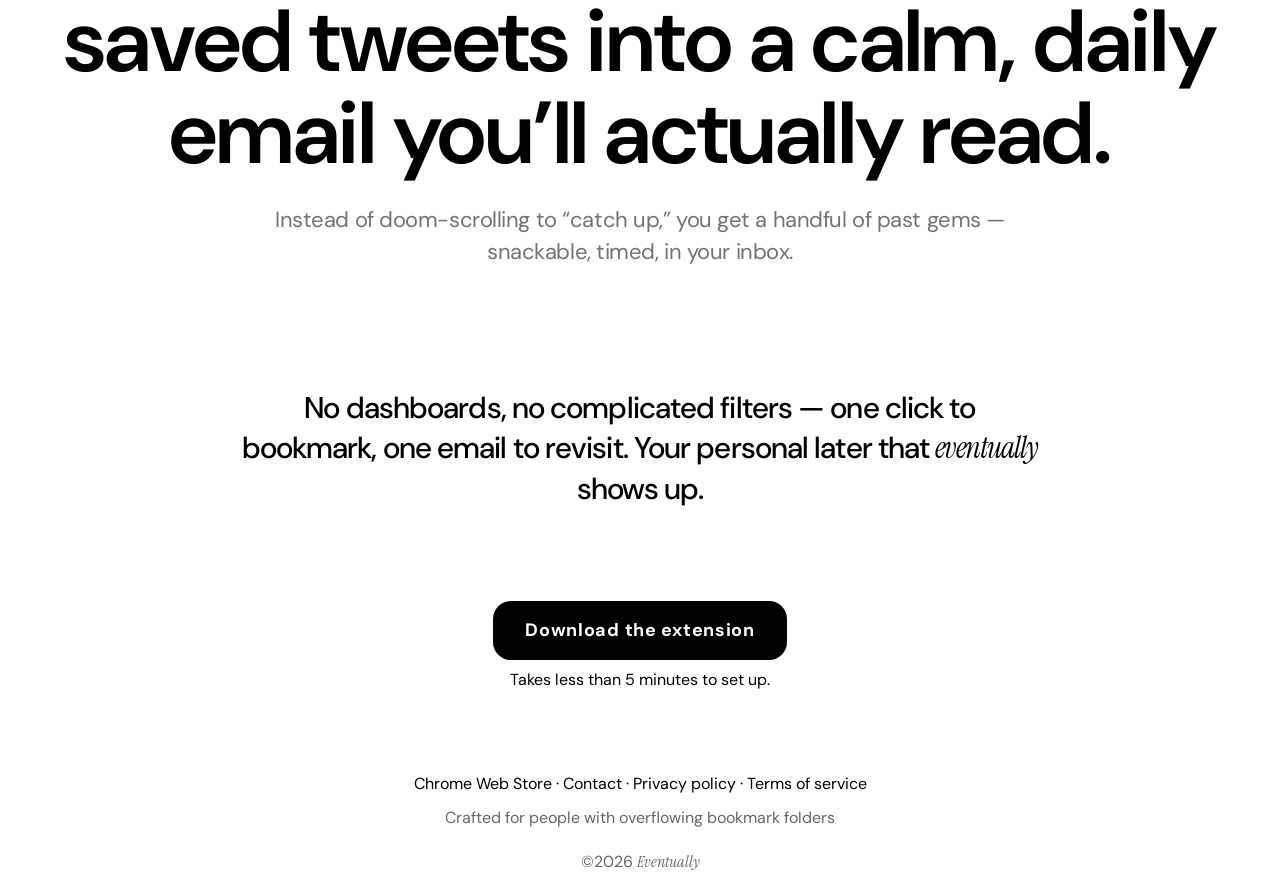
==== commit 3d4cb369: "Refactor CSS styles for hero, cta blurb, and cta action elements; adjust font sizes, margins, and pa" ====
--- a/index.html
+++ b/index.html
@@ -107,7 +107,6 @@
   </head>
   <body>
     <shell>
-      <masthead>Eventually</masthead>
       <hero>
         Bet you have hundreds of
         <saved>
--- a/e-v-e-n-t-u-a-l-l-y.css
+++ b/e-v-e-n-t-u-a-l-l-y.css
@@ -33,38 +33,32 @@
   margin: 0 auto;
 }
 
-masthead {
-  display: block;
-  font-size: 27px;
-  margin-bottom: 4vh;
-  line-height: 1.19;
-  margin-top: 20vh;
-  font-optical-sizing: auto;
-  font-weight: 600;
-}
-
 hero {
   display: block;
-  font-size: clamp(3.75rem, 1.0714rem + 8.5714vw, 7.5rem);
+  font-size: clamp(2.75rem, 0.9rem + 6vw, 5.75rem);
   font-style: normal;
   font-variation-settings: normal;
   font-weight: 600;
-  letter-spacing: -1.2px;
-  line-height: 1.05;
+  letter-spacing: -0.04em;
+  line-height: 1.15;
   margin-bottom: 0;
-  margin-top: 0;
+  margin-top: clamp(2rem, 7vh, 5rem);
+  --prop-size: clamp(2.1rem, 0.85em, 5.25rem);
+  --prop-shift-y: 0.08em;
+  --prop-pull-x: -0.14em;
 }
 
 hero svg {
-  width: clamp(3.125rem, 0.8929rem + 7.1429vw, 6.25rem);
-  height: clamp(3.125rem, 0.8929rem + 7.1429vw, 6.25rem);
+  width: var(--prop-size);
+  height: var(--prop-size);
   display: inline-block;
+  vertical-align: -0.2em;
   position: relative;
-  top: 10px;
 }
 
 wrap {
-  display: inline-block;
+  display: inline;
+  white-space: nowrap;
 }
 
 balloon {
@@ -73,17 +67,21 @@
   padding: 0;
   color: inherit;
   cursor: cell;
-  width: 110px;
-  height: 110px;
+  width: var(--prop-size);
+  height: var(--prop-size);
   position: relative;
-  top: 20px;
-  margin-right: -20px;
+  top: 0.02em;
+  margin: 0 var(--prop-pull-x) 0 0.02em;
+  vertical-align: -0.16em;
+  flex-shrink: 0;
 }
 
 balloon img {
   pointer-events: none;
-  width: 110px;
-  height: 110px;
+  position: absolute;
+  inset: 0;
+  width: 100%;
+  height: 100%;
   object-fit: contain;
 }
 
@@ -129,24 +127,25 @@
 }
 
 cta blurb {
-  font-size: 16px;
+  font-size: 15px;
   opacity: 0.4;
   display: block;
-  margin: 20px 0;
+  margin: 12px auto 8px;
+  max-width: 36em;
 }
 
 cta action,
 actions action {
-  font-size: 22px;
+  font-size: 18px;
   color: #fff;
   background: #000;
-  padding: 20px 40px;
-  border-radius: 20px;
+  padding: 16px 32px;
+  border-radius: 18px;
   display: inline-block;
-  margin: 20px auto 10px;
+  margin: 12px auto 8px;
   text-decoration: none;
   font-weight: 700;
-  letter-spacing: 1px;
+  letter-spacing: 0.04em;
   transition: all 0.17s ease-out;
   transform: scale(1);
 }
@@ -158,6 +157,8 @@
 
 cta note {
   display: block;
+  font-size: 14px;
+  opacity: 0.55;
 }
 
 story heading {
@@ -212,19 +213,33 @@
 }
 
 saved {
+  display: inline;
+  position: relative;
+  white-space: nowrap;
+  z-index: 0;
+}
+
+thumbs {
   display: inline-block;
+  width: var(--prop-size);
+  height: var(--prop-size);
+  margin: 0 var(--prop-pull-x) 0 0.02em;
   position: relative;
-  z-index: -1;
+  top: 0.02em;
+  vertical-align: -0.16em;
+  pointer-events: none;
 }
 
 saved img {
-  width: 110px;
-  height: 110px;
+  display: block;
+  width: 100%;
+  height: 100%;
   object-fit: contain;
+}
+
+badge {
   position: relative;
-  top: 20px;
-  left: 0;
-  margin-right: -20px;
+  z-index: 1;
 }
 
 pad {
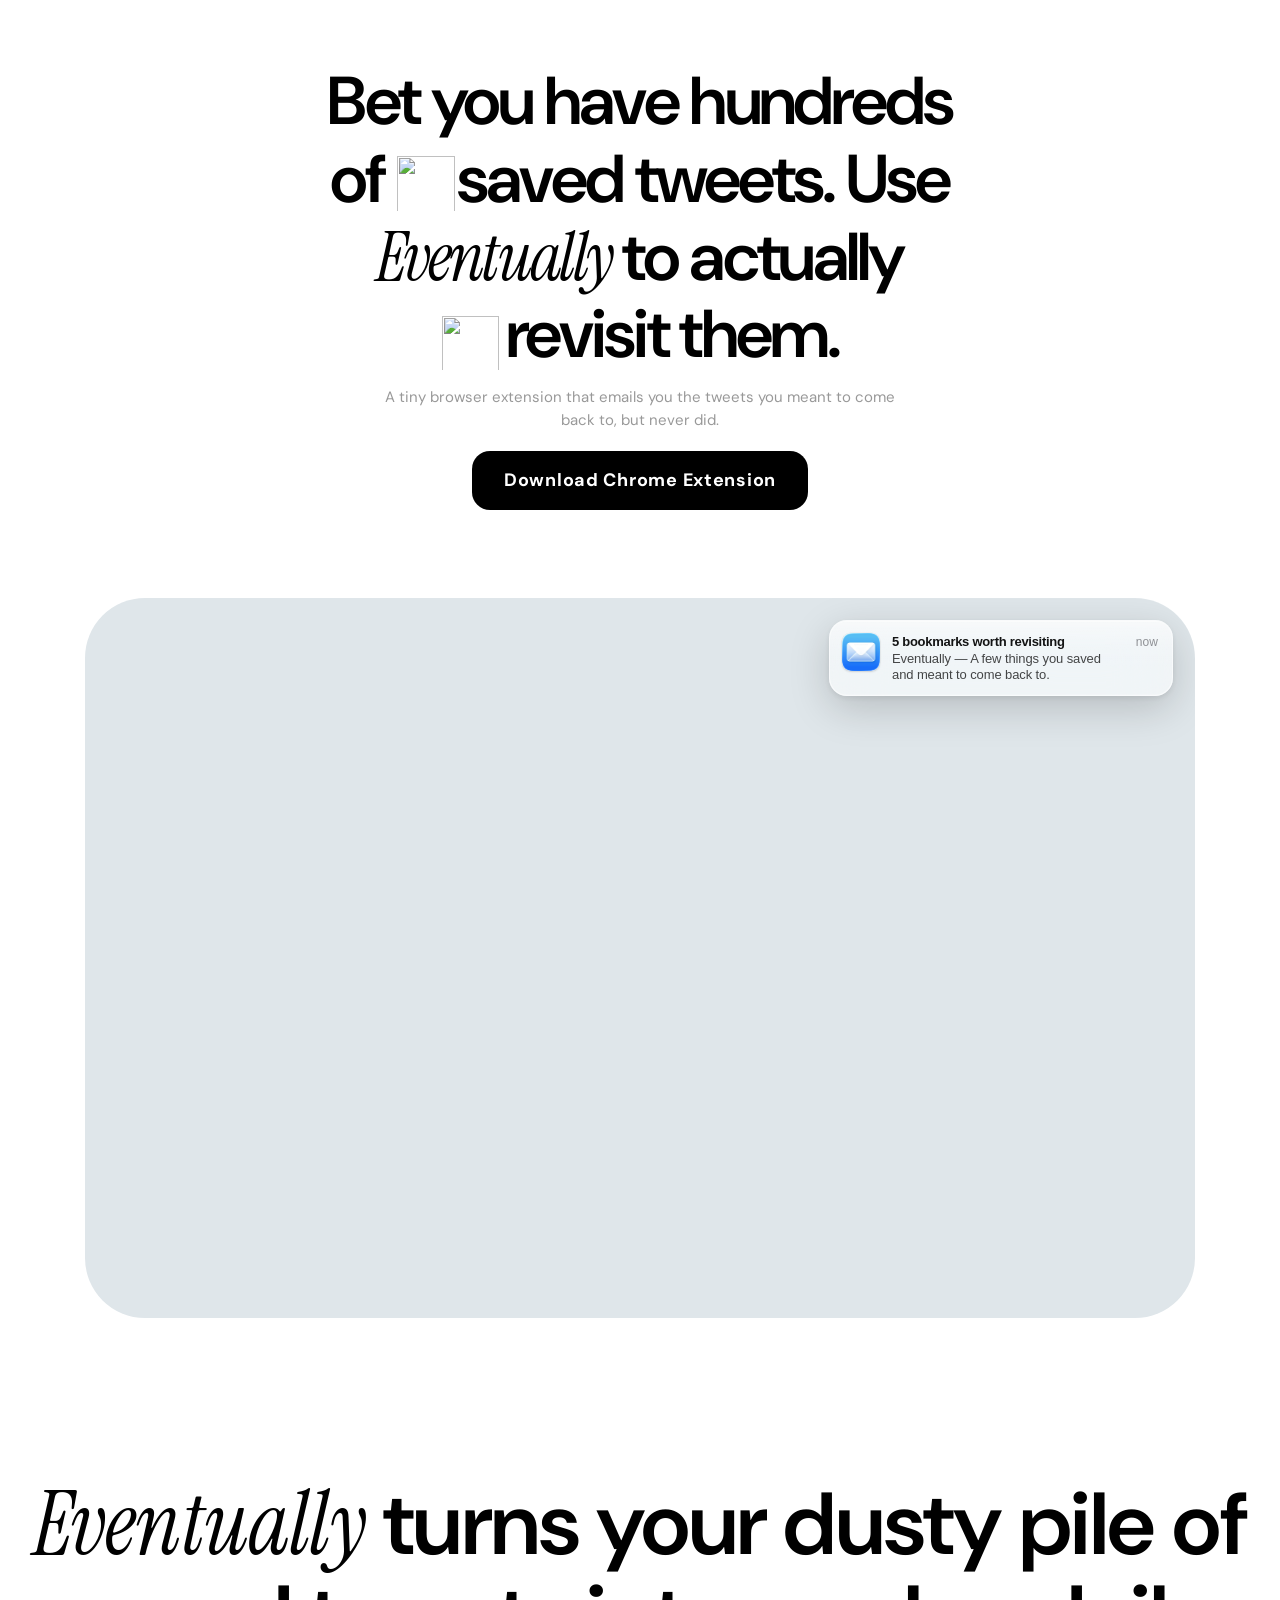
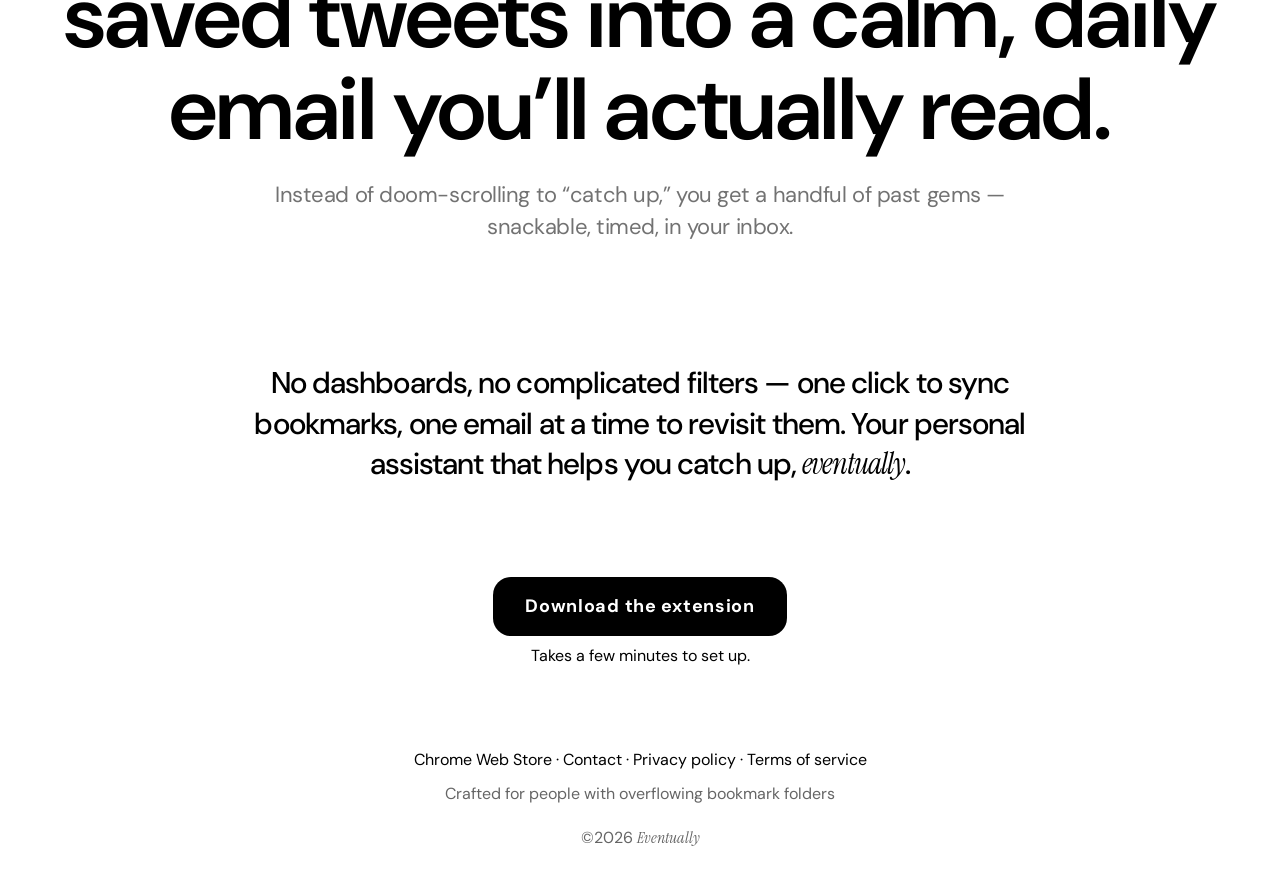
==== commit 753fe369: "Refactor CSS styles for tweet components and update HTML structure; introduce new elements for impro" ====
--- a/index.html
+++ b/index.html
@@ -108,56 +108,55 @@
   <body>
     <shell>
       <hero>
-        Bet you have hundreds of
-        <saved>
-          <thumbs>
-            <img
-              draggable="false"
-              src="/save.jpg"
-              alt="balloon"
-            />
-          </thumbs>
-          <badge>saved</badge>
-        </saved>
-        tweets. Use
-        <brand>Eventually</brand>
-        to actually
-        <wrap>
-          <balloon
-            data-balloons
-            role="button"
-            aria-label="Revisit balloon"
-            tabindex="0"
-          >
-            <img
-              draggable="false"
-              id="balloon"
-              src="/bbaalloonn.jpg"
-              alt="balloon"
-            />
-            <img
-              draggable="false"
-              id="balloon-2"
-              src="/bbaalloonn-2.jpg"
-              alt="balloon"
-            />
-            <img
-              draggable="false"
-              id="balloon-3"
-              src="/bbaalloonn-3.jpg"
-              alt="balloon"
-            />
-            <img
-              draggable="false"
-              id="balloon-4"
-              src="/bbaalloonn-4.jpg"
-              alt="balloon"
-            />
-          </balloon>
-          revisit
-        </wrap>
-
-        them.
+        <line>Bet you have hundreds</line>
+        <line>
+          of
+          <saved>
+            <thumbs>
+              <img draggable="false" src="/save.jpg" alt="" />
+            </thumbs>
+            <badge>saved</badge>
+          </saved>
+          tweets. Use
+        </line>
+        <line><brand>Eventually</brand> to actually</line>
+        <line>
+          <wrap>
+            <balloon
+              data-balloons
+              role="button"
+              aria-label="Revisit balloon"
+              tabindex="0"
+            >
+              <img
+                draggable="false"
+                id="balloon"
+                src="/bbaalloonn.jpg"
+                alt=""
+              />
+              <img
+                draggable="false"
+                id="balloon-2"
+                src="/bbaalloonn-2.jpg"
+                alt=""
+              />
+              <img
+                draggable="false"
+                id="balloon-3"
+                src="/bbaalloonn-3.jpg"
+                alt=""
+              />
+              <img
+                draggable="false"
+                id="balloon-4"
+                src="/bbaalloonn-4.jpg"
+                alt=""
+              />
+            </balloon>
+            revisit
+          </wrap>
+          them.
+        </line>
       </hero>
       <cta>
         <blurb>
@@ -165,7 +164,6 @@
           back to, but never did.
         </blurb>
         <action href="#">Download Chrome Extension</action>
-        <note>Works with X bookmarks.</note>
       </cta>
       <pad aria-label="Product preview">
         <stage>
@@ -269,59 +267,352 @@
                 >
 
                 <digest-item>
-                  <digest-author>Lenny Rachitsky (@lennyrachitsky)</digest-author>
-                  <digest-text
-                    >The best career advice I ever got: optimize for rate of
-                    learning, not prestige or pay. Everything else compounds from
-                    there.</digest-text
-                  >
-                  <digest-link href="https://x.com" tabindex="-1"
-                    >Open on X →</digest-link
-                  >
+                  <tweet>
+                    <tweet-avatar>
+                      <img
+                        src="https://pbs.twimg.com/profile_images/1998987745956605956/XtQZbbwz_x96.jpg"
+                        alt=""
+                        width="40"
+                        height="40"
+                        draggable="false"
+                      />
+                    </tweet-avatar>
+                    <tweet-body>
+                      <tweet-head>
+                        <tweet-name
+                          >Thijs<svg
+                            class="tweet-verified"
+                            viewBox="0 0 22 22"
+                            aria-label="Verified"
+                            role="img"
+                          >
+                            <path
+                              d="M20.396 11c-.018-.646-.215-1.275-.57-1.816-.354-.54-.852-.972-1.438-1.246.223-.607.27-1.264.14-1.897-.131-.634-.437-1.218-.882-1.687-.47-.445-1.053-.75-1.687-.882-.633-.13-1.29-.083-1.897.14-.273-.587-.704-1.086-1.245-1.44S11.647 1.62 11 1.604c-.646.017-1.273.213-1.813.568s-.969.854-1.24 1.44c-.608-.223-1.267-.272-1.902-.14-.635.13-1.22.436-1.69.882-.445.47-.749 1.055-.878 1.688-.13.633-.08 1.29.144 1.896-.587.274-1.087.705-1.443 1.245-.356.54-.555 1.17-.574 1.817.02.647.218 1.276.574 1.817.356.54.856.972 1.443 1.245-.224.606-.274 1.263-.144 1.896.13.634.433 1.218.877 1.688.47.443 1.054.747 1.687.878.633.132 1.29.084 1.897-.136.274.586.705 1.084 1.246 1.439.54.354 1.17.551 1.816.569.647-.016 1.276-.213 1.817-.567s.972-.854 1.245-1.44c.604.239 1.266.296 1.903.164.636-.132 1.22-.447 1.68-.907.46-.46.776-1.044.908-1.681s.075-1.299-.165-1.903c.586-.274 1.084-.705 1.439-1.246.354-.54.551-1.17.569-1.816zM9.662 14.85l-3.429-3.428 1.293-1.302 2.072 2.072 4.4-4.794 1.347 1.246z"
+                            /></svg
+                        ></tweet-name>
+                        <tweet-handle>@cdngdev</tweet-handle>
+                      </tweet-head>
+                      <tweet-text
+                        >It's open-source now! Have your codex set it up for you and import your clothes.<br /><br />link below</tweet-text
+                      >
+                      <tweet-media>
+                        <img
+                          src="https://pbs.twimg.com/media/HNVEhrQbcAEaAEn?format=jpg&amp;name=medium"
+                          alt=""
+                          draggable="false"
+                        />
+                      </tweet-media>
+                      <tweet-time>8:36 AM · Jul 16, 2026 · <strong>364.3K</strong> Views</tweet-time>
+                      <tweet-actions aria-hidden="true">
+                        <tweet-action
+                          ><svg viewBox="0 0 24 24">
+                            <path
+                              d="M1.751 10c0-4.42 3.584-8 8.005-8h4.366c4.49 0 8.129 3.64 8.129 8.13 0 2.96-1.607 5.68-4.196 7.11l-8.054 4.46v-3.69h-.067c-4.49.1-8.183-3.51-8.183-8.01zm8.005-6c-3.317 0-6.005 2.69-6.005 6 0 3.37 2.77 6.08 6.138 6.01l.351-.01h1.761v2.3l5.087-2.81c1.951-1.08 3.163-3.13 3.163-5.36 0-3.39-2.744-6.13-6.129-6.13H9.756z"
+                            /></svg
+                          ><span>71</span></tweet-action
+                        >
+                        <tweet-action
+                          ><svg viewBox="0 0 24 24">
+                            <path
+                              d="M4.5 3.88l4.432 4.14-1.364 1.46L5.5 7.55V16c0 1.1.896 2 2 2H13v2H7.5c-2.209 0-4-1.79-4-4V7.55L1.432 9.48.068 8.02 4.5 3.88zM16.5 6H11V4h5.5c2.209 0 4 1.79 4 4v8.45l2.068-1.93 1.364 1.46-4.432 4.14-4.432-4.14 1.364-1.46 2.068 1.93V8c0-1.1-.896-2-2-2z"
+                            /></svg
+                          ><span>202</span></tweet-action
+                        >
+                        <tweet-action
+                          ><svg viewBox="0 0 24 24">
+                            <path
+                              d="M16.697 5.5c-1.222-.06-2.679.51-3.89 2.16l-.805 1.09-.806-1.09C9.984 6.01 8.526 5.44 7.304 5.5c-1.243.07-2.349.78-2.91 1.91-.552 1.12-.633 2.78.479 4.82 1.074 1.97 3.257 4.27 7.129 6.61 3.87-2.34 6.052-4.64 7.126-6.61 1.111-2.04 1.03-3.7.477-4.82-.561-1.13-1.666-1.84-2.908-1.91zm4.187 7.69c-1.351 2.48-4.001 5.12-8.379 7.67l-.503.3-.504-.3c-4.379-2.55-7.029-5.19-8.382-7.67-1.36-2.5-1.41-4.86-.514-6.67.887-1.79 2.647-2.91 4.601-3.01 1.651-.09 3.368.56 4.798 2.01 1.429-1.45 3.146-2.1 4.796-2.01 1.954.1 3.714 1.22 4.601 3.01.896 1.81.846 4.17-.514 6.67z"
+                            /></svg
+                          ><span>3.7K</span></tweet-action
+                        >
+                        <tweet-action class="is-bookmarked"
+                          ><svg viewBox="0 0 24 24">
+                            <path
+                              d="M4 4.5C4 3.12 5.119 2 6.5 2h11C18.881 2 20 3.12 20 4.5v18.44l-8-5.71-8 5.71V4.5z"
+                            /></svg
+                          ><span>4.7K</span></tweet-action
+                        >
+                        <tweet-read>Read -&gt;</tweet-read>
+                      </tweet-actions>
+                    </tweet-body>
+                  </tweet>
                 </digest-item>
 
                 <digest-item>
-                  <digest-author>Julian Shapiro (@Julian)</digest-author>
-                  <digest-text
-                    >Tutorial rabbit holes feel productive. Shipping one ugly
-                    draft teaches more than ten pristine bookmarks.</digest-text
-                  >
-                  <digest-link href="https://x.com" tabindex="-1"
-                    >Open on X →</digest-link
-                  >
+                  <tweet>
+                    <tweet-avatar>
+                      <img
+                        src="https://pbs.twimg.com/profile_images/1256841238298292232/ycqwaMI2_x96.jpg"
+                        alt=""
+                        width="40"
+                        height="40"
+                        draggable="false"
+                      />
+                    </tweet-avatar>
+                    <tweet-body>
+                      <tweet-head>
+                        <tweet-name
+                          >Naval<svg
+                            class="tweet-verified"
+                            viewBox="0 0 22 22"
+                            aria-label="Verified"
+                            role="img"
+                          >
+                            <path
+                              d="M20.396 11c-.018-.646-.215-1.275-.57-1.816-.354-.54-.852-.972-1.438-1.246.223-.607.27-1.264.14-1.897-.131-.634-.437-1.218-.882-1.687-.47-.445-1.053-.75-1.687-.882-.633-.13-1.29-.083-1.897.14-.273-.587-.704-1.086-1.245-1.44S11.647 1.62 11 1.604c-.646.017-1.273.213-1.813.568s-.969.854-1.24 1.44c-.608-.223-1.267-.272-1.902-.14-.635.13-1.22.436-1.69.882-.445.47-.749 1.055-.878 1.688-.13.633-.08 1.29.144 1.896-.587.274-1.087.705-1.443 1.245-.356.54-.555 1.17-.574 1.817.02.647.218 1.276.574 1.817.356.54.856.972 1.443 1.245-.224.606-.274 1.263-.144 1.896.13.634.433 1.218.877 1.688.47.443 1.054.747 1.687.878.633.132 1.29.084 1.897-.136.274.586.705 1.084 1.246 1.439.54.354 1.17.551 1.816.569.647-.016 1.276-.213 1.817-.567s.972-.854 1.245-1.44c.604.239 1.266.296 1.903.164.636-.132 1.22-.447 1.68-.907.46-.46.776-1.044.908-1.681s.075-1.299-.165-1.903c.586-.274 1.084-.705 1.439-1.246.354-.54.551-1.17.569-1.816zM9.662 14.85l-3.429-3.428 1.293-1.302 2.072 2.072 4.4-4.794 1.347 1.246z"
+                            /></svg
+                        ></tweet-name>
+                        <tweet-handle>@naval</tweet-handle>
+                      </tweet-head>
+                      <tweet-text
+                        >How to Get Rich (without getting lucky):</tweet-text
+                      >
+                      <tweet-time>10:23 AM · May 31, 2018</tweet-time>
+                      <tweet-actions aria-hidden="true">
+                        <tweet-action
+                          ><svg viewBox="0 0 24 24">
+                            <path
+                              d="M1.751 10c0-4.42 3.584-8 8.005-8h4.366c4.49 0 8.129 3.64 8.129 8.13 0 2.96-1.607 5.68-4.196 7.11l-8.054 4.46v-3.69h-.067c-4.49.1-8.183-3.51-8.183-8.01zm8.005-6c-3.317 0-6.005 2.69-6.005 6 0 3.37 2.77 6.08 6.138 6.01l.351-.01h1.761v2.3l5.087-2.81c1.951-1.08 3.163-3.13 3.163-5.36 0-3.39-2.744-6.13-6.129-6.13H9.756z"
+                            /></svg
+                          ><span>11K</span></tweet-action
+                        >
+                        <tweet-action
+                          ><svg viewBox="0 0 24 24">
+                            <path
+                              d="M4.5 3.88l4.432 4.14-1.364 1.46L5.5 7.55V16c0 1.1.896 2 2 2H13v2H7.5c-2.209 0-4-1.79-4-4V7.55L1.432 9.48.068 8.02 4.5 3.88zM16.5 6H11V4h5.5c2.209 0 4 1.79 4 4v8.45l2.068-1.93 1.364 1.46-4.432 4.14-4.432-4.14 1.364-1.46 2.068 1.93V8c0-1.1-.896-2-2-2z"
+                            /></svg
+                          ><span>91K</span></tweet-action
+                        >
+                        <tweet-action
+                          ><svg viewBox="0 0 24 24">
+                            <path
+                              d="M16.697 5.5c-1.222-.06-2.679.51-3.89 2.16l-.805 1.09-.806-1.09C9.984 6.01 8.526 5.44 7.304 5.5c-1.243.07-2.349.78-2.91 1.91-.552 1.12-.633 2.78.479 4.82 1.074 1.97 3.257 4.27 7.129 6.61 3.87-2.34 6.052-4.64 7.126-6.61 1.111-2.04 1.03-3.7.477-4.82-.561-1.13-1.666-1.84-2.908-1.91zm4.187 7.69c-1.351 2.48-4.001 5.12-8.379 7.67l-.503.3-.504-.3c-4.379-2.55-7.029-5.19-8.382-7.67-1.36-2.5-1.41-4.86-.514-6.67.887-1.79 2.647-2.91 4.601-3.01 1.651-.09 3.368.56 4.798 2.01 1.429-1.45 3.146-2.1 4.796-2.01 1.954.1 3.714 1.22 4.601 3.01.896 1.81.846 4.17-.514 6.67z"
+                            /></svg
+                          ><span>273K</span></tweet-action
+                        >
+                        <tweet-action class="is-bookmarked"
+                          ><svg viewBox="0 0 24 24">
+                            <path
+                              d="M4 4.5C4 3.12 5.119 2 6.5 2h11C18.881 2 20 3.12 20 4.5v18.44l-8-5.71-8 5.71V4.5z"
+                            /></svg
+                          ><span>203K</span></tweet-action
+                        >
+                        <tweet-read>Read -&gt;</tweet-read>
+                      </tweet-actions>
+                    </tweet-body>
+                  </tweet>
                 </digest-item>
 
                 <digest-item>
-                  <digest-author>Anne-Laure Le Cunff (@neuranne)</digest-author>
-                  <digest-text
-                    >You don’t need another system. You need a small loop you’ll
-                    actually repeat — capture, revisit, act.</digest-text
-                  >
-                  <digest-link href="https://x.com" tabindex="-1"
-                    >Open on X →</digest-link
-                  >
+                  <tweet>
+                    <tweet-avatar>
+                      <img
+                        src="https://pbs.twimg.com/profile_images/1834789876950351874/dTMP8vIQ_x96.jpg"
+                        alt=""
+                        width="40"
+                        height="40"
+                        draggable="false"
+                      />
+                    </tweet-avatar>
+                    <tweet-body>
+                      <tweet-head>
+                        <tweet-name
+                          >Finn Mallery<svg
+                            class="tweet-verified"
+                            viewBox="0 0 22 22"
+                            aria-label="Verified"
+                            role="img"
+                          >
+                            <path
+                              d="M20.396 11c-.018-.646-.215-1.275-.57-1.816-.354-.54-.852-.972-1.438-1.246.223-.607.27-1.264.14-1.897-.131-.634-.437-1.218-.882-1.687-.47-.445-1.053-.75-1.687-.882-.633-.13-1.29-.083-1.897.14-.273-.587-.704-1.086-1.245-1.44S11.647 1.62 11 1.604c-.646.017-1.273.213-1.813.568s-.969.854-1.24 1.44c-.608-.223-1.267-.272-1.902-.14-.635.13-1.22.436-1.69.882-.445.47-.749 1.055-.878 1.688-.13.633-.08 1.29.144 1.896-.587.274-1.087.705-1.443 1.245-.356.54-.555 1.17-.574 1.817.02.647.218 1.276.574 1.817.356.54.856.972 1.443 1.245-.224.606-.274 1.263-.144 1.896.13.634.433 1.218.877 1.688.47.443 1.054.747 1.687.878.633.132 1.29.084 1.897-.136.274.586.705 1.084 1.246 1.439.54.354 1.17.551 1.816.569.647-.016 1.276-.213 1.817-.567s.972-.854 1.245-1.44c.604.239 1.266.296 1.903.164.636-.132 1.22-.447 1.68-.907.46-.46.776-1.044.908-1.681s.075-1.299-.165-1.903c.586-.274 1.084-.705 1.439-1.246.354-.54.551-1.17.569-1.816zM9.662 14.85l-3.429-3.428 1.293-1.302 2.072 2.072 4.4-4.794 1.347 1.246z"
+                            /></svg
+                        ></tweet-name>
+                        <tweet-handle>@fin465</tweet-handle>
+                      </tweet-head>
+                      <tweet-text
+                        >this might be the #1 cold email pitch i’ve gotten this year<br /><br />if you’re doing outbound, take notes</tweet-text
+                      >
+                      <tweet-media>
+                        <img
+                          src="https://pbs.twimg.com/media/HNyo5d0b0AAZ9xa?format=jpg&amp;name=medium"
+                          alt=""
+                          draggable="false"
+                        />
+                      </tweet-media>
+                      <tweet-time>2:19 AM · Jul 22, 2026 · <strong>203.6K</strong> Views</tweet-time>
+                      <tweet-actions aria-hidden="true">
+                        <tweet-action
+                          ><svg viewBox="0 0 24 24">
+                            <path
+                              d="M1.751 10c0-4.42 3.584-8 8.005-8h4.366c4.49 0 8.129 3.64 8.129 8.13 0 2.96-1.607 5.68-4.196 7.11l-8.054 4.46v-3.69h-.067c-4.49.1-8.183-3.51-8.183-8.01zm8.005-6c-3.317 0-6.005 2.69-6.005 6 0 3.37 2.77 6.08 6.138 6.01l.351-.01h1.761v2.3l5.087-2.81c1.951-1.08 3.163-3.13 3.163-5.36 0-3.39-2.744-6.13-6.129-6.13H9.756z"
+                            /></svg
+                          ><span>81</span></tweet-action
+                        >
+                        <tweet-action
+                          ><svg viewBox="0 0 24 24">
+                            <path
+                              d="M4.5 3.88l4.432 4.14-1.364 1.46L5.5 7.55V16c0 1.1.896 2 2 2H13v2H7.5c-2.209 0-4-1.79-4-4V7.55L1.432 9.48.068 8.02 4.5 3.88zM16.5 6H11V4h5.5c2.209 0 4 1.79 4 4v8.45l2.068-1.93 1.364 1.46-4.432 4.14-4.432-4.14 1.364-1.46 2.068 1.93V8c0-1.1-.896-2-2-2z"
+                            /></svg
+                          ><span>52</span></tweet-action
+                        >
+                        <tweet-action
+                          ><svg viewBox="0 0 24 24">
+                            <path
+                              d="M16.697 5.5c-1.222-.06-2.679.51-3.89 2.16l-.805 1.09-.806-1.09C9.984 6.01 8.526 5.44 7.304 5.5c-1.243.07-2.349.78-2.91 1.91-.552 1.12-.633 2.78.479 4.82 1.074 1.97 3.257 4.27 7.129 6.61 3.87-2.34 6.052-4.64 7.126-6.61 1.111-2.04 1.03-3.7.477-4.82-.561-1.13-1.666-1.84-2.908-1.91zm4.187 7.69c-1.351 2.48-4.001 5.12-8.379 7.67l-.503.3-.504-.3c-4.379-2.55-7.029-5.19-8.382-7.67-1.36-2.5-1.41-4.86-.514-6.67.887-1.79 2.647-2.91 4.601-3.01 1.651-.09 3.368.56 4.798 2.01 1.429-1.45 3.146-2.1 4.796-2.01 1.954.1 3.714 1.22 4.601 3.01.896 1.81.846 4.17-.514 6.67z"
+                            /></svg
+                          ><span>2K</span></tweet-action
+                        >
+                        <tweet-action class="is-bookmarked"
+                          ><svg viewBox="0 0 24 24">
+                            <path
+                              d="M4 4.5C4 3.12 5.119 2 6.5 2h11C18.881 2 20 3.12 20 4.5v18.44l-8-5.71-8 5.71V4.5z"
+                            /></svg
+                          ><span>2.9K</span></tweet-action
+                        >
+                        <tweet-read>Read -&gt;</tweet-read>
+                      </tweet-actions>
+                    </tweet-body>
+                  </tweet>
                 </digest-item>
 
                 <digest-item>
-                  <digest-author>Packy McCormick (@packyM)</digest-author>
-                  <digest-text
-                    >Most “I’ll read this later” tabs are just anxiety in
-                    disguise. Close the loop or delete the promise.</digest-text
-                  >
-                  <digest-link href="https://x.com" tabindex="-1"
-                    >Open on X →</digest-link
-                  >
+                  <tweet>
+                    <tweet-avatar>
+                      <img
+                        src="https://pbs.twimg.com/profile_images/1248079061043183616/RUaZCHOi_x96.jpg"
+                        alt=""
+                        width="40"
+                        height="40"
+                        draggable="false"
+                      />
+                    </tweet-avatar>
+                    <tweet-body>
+                      <tweet-head>
+                        <tweet-name>10-K Diver</tweet-name>
+                        <tweet-handle>@10kdiver</tweet-handle>
+                      </tweet-head>
+                      <tweet-text
+                        >1/<br /><br />Get a cup of coffee.<br /><br />In this thread, I'll walk you through the basics of leverage -- in our personal lives and in the companies we invest in.</tweet-text
+                      >
+                      <tweet-media>
+                        <img
+                          src="https://pbs.twimg.com/media/EynY1cJXIAE8Am3?format=jpg&amp;name=medium"
+                          alt=""
+                          draggable="false"
+                        />
+                      </tweet-media>
+                      <tweet-time>7:56 PM · Apr 10, 2021</tweet-time>
+                      <tweet-actions aria-hidden="true">
+                        <tweet-action
+                          ><svg viewBox="0 0 24 24">
+                            <path
+                              d="M1.751 10c0-4.42 3.584-8 8.005-8h4.366c4.49 0 8.129 3.64 8.129 8.13 0 2.96-1.607 5.68-4.196 7.11l-8.054 4.46v-3.69h-.067c-4.49.1-8.183-3.51-8.183-8.01zm8.005-6c-3.317 0-6.005 2.69-6.005 6 0 3.37 2.77 6.08 6.138 6.01l.351-.01h1.761v2.3l5.087-2.81c1.951-1.08 3.163-3.13 3.163-5.36 0-3.39-2.744-6.13-6.129-6.13H9.756z"
+                            /></svg
+                          ><span>265</span></tweet-action
+                        >
+                        <tweet-action
+                          ><svg viewBox="0 0 24 24">
+                            <path
+                              d="M4.5 3.88l4.432 4.14-1.364 1.46L5.5 7.55V16c0 1.1.896 2 2 2H13v2H7.5c-2.209 0-4-1.79-4-4V7.55L1.432 9.48.068 8.02 4.5 3.88zM16.5 6H11V4h5.5c2.209 0 4 1.79 4 4v8.45l2.068-1.93 1.364 1.46-4.432 4.14-4.432-4.14 1.364-1.46 2.068 1.93V8c0-1.1-.896-2-2-2z"
+                            /></svg
+                          ><span>2.4K</span></tweet-action
+                        >
+                        <tweet-action
+                          ><svg viewBox="0 0 24 24">
+                            <path
+                              d="M16.697 5.5c-1.222-.06-2.679.51-3.89 2.16l-.805 1.09-.806-1.09C9.984 6.01 8.526 5.44 7.304 5.5c-1.243.07-2.349.78-2.91 1.91-.552 1.12-.633 2.78.479 4.82 1.074 1.97 3.257 4.27 7.129 6.61 3.87-2.34 6.052-4.64 7.126-6.61 1.111-2.04 1.03-3.7.477-4.82-.561-1.13-1.666-1.84-2.908-1.91zm4.187 7.69c-1.351 2.48-4.001 5.12-8.379 7.67l-.503.3-.504-.3c-4.379-2.55-7.029-5.19-8.382-7.67-1.36-2.5-1.41-4.86-.514-6.67.887-1.79 2.647-2.91 4.601-3.01 1.651-.09 3.368.56 4.798 2.01 1.429-1.45 3.146-2.1 4.796-2.01 1.954.1 3.714 1.22 4.601 3.01.896 1.81.846 4.17-.514 6.67z"
+                            /></svg
+                          ><span>11K</span></tweet-action
+                        >
+                        <tweet-action class="is-bookmarked"
+                          ><svg viewBox="0 0 24 24">
+                            <path
+                              d="M4 4.5C4 3.12 5.119 2 6.5 2h11C18.881 2 20 3.12 20 4.5v18.44l-8-5.71-8 5.71V4.5z"
+                            /></svg
+                          ><span>6.3K</span></tweet-action
+                        >
+                        <tweet-read>Read -&gt;</tweet-read>
+                      </tweet-actions>
+                    </tweet-body>
+                  </tweet>
                 </digest-item>
 
                 <digest-item>
-                  <digest-author>Nat Eliason (@nateliason)</digest-author>
-                  <digest-text
-                    >Self-improvement without a revisit ritual is just
-                    collecting. Put the idea back in front of future-you.</digest-text
-                  >
-                  <digest-link href="https://x.com" tabindex="-1"
-                    >Open on X →</digest-link
-                  >
+                  <tweet>
+                    <tweet-avatar>
+                      <img
+                        src="https://pbs.twimg.com/profile_images/2026824731526139904/0eaUoYi5_x96.jpg"
+                        alt=""
+                        width="40"
+                        height="40"
+                        draggable="false"
+                      />
+                    </tweet-avatar>
+                    <tweet-body>
+                      <tweet-head>
+                        <tweet-name
+                          >Dave Kiss<svg
+                            class="tweet-verified"
+                            viewBox="0 0 22 22"
+                            aria-label="Verified"
+                            role="img"
+                          >
+                            <path
+                              d="M20.396 11c-.018-.646-.215-1.275-.57-1.816-.354-.54-.852-.972-1.438-1.246.223-.607.27-1.264.14-1.897-.131-.634-.437-1.218-.882-1.687-.47-.445-1.053-.75-1.687-.882-.633-.13-1.29-.083-1.897.14-.273-.587-.704-1.086-1.245-1.44S11.647 1.62 11 1.604c-.646.017-1.273.213-1.813.568s-.969.854-1.24 1.44c-.608-.223-1.267-.272-1.902-.14-.635.13-1.22.436-1.69.882-.445.47-.749 1.055-.878 1.688-.13.633-.08 1.29.144 1.896-.587.274-1.087.705-1.443 1.245-.356.54-.555 1.17-.574 1.817.02.647.218 1.276.574 1.817.356.54.856.972 1.443 1.245-.224.606-.274 1.263-.144 1.896.13.634.433 1.218.877 1.688.47.443 1.054.747 1.687.878.633.132 1.29.084 1.897-.136.274.586.705 1.084 1.246 1.439.54.354 1.17.551 1.816.569.647-.016 1.276-.213 1.817-.567s.972-.854 1.245-1.44c.604.239 1.266.296 1.903.164.636-.132 1.22-.447 1.68-.907.46-.46.776-1.044.908-1.681s.075-1.299-.165-1.903c.586-.274 1.084-.705 1.439-1.246.354-.54.551-1.17.569-1.816zM9.662 14.85l-3.429-3.428 1.293-1.302 2.072 2.072 4.4-4.794 1.347 1.246z"
+                            /></svg
+                        ></tweet-name>
+                        <tweet-handle>@davekiss</tweet-handle>
+                      </tweet-head>
+                      <tweet-text
+                        >This is soooo coool<br /><br />The first HTML-in-canvas Component Library is here</tweet-text
+                      >
+                      <tweet-media class="is-video">
+                        <img
+                          src="https://pbs.twimg.com/amplify_video_thumb/2080231314771369984/img/imeaZa6xPWU8dZtp.jpg"
+                          alt=""
+                          draggable="false"
+                        />
+                        <tweet-play aria-hidden="true">
+                          <svg viewBox="0 0 24 24">
+                            <path d="M21.596 10.912c.506.286.506.968 0 1.254l-14.996 8.498C5.96 21.002 5 20.492 5 19.748V4.252c0-.744.96-1.254 1.6-.752l14.996 8.412z" />
+                          </svg>
+                        </tweet-play>
+                        <tweet-duration aria-hidden="true">0:11</tweet-duration>
+                      </tweet-media>
+                      <tweet-time>12:02 PM · Jul 23, 2026 · <strong>77.7K</strong> Views</tweet-time>
+                      <tweet-actions aria-hidden="true">
+                        <tweet-action
+                          ><svg viewBox="0 0 24 24">
+                            <path
+                              d="M1.751 10c0-4.42 3.584-8 8.005-8h4.366c4.49 0 8.129 3.64 8.129 8.13 0 2.96-1.607 5.68-4.196 7.11l-8.054 4.46v-3.69h-.067c-4.49.1-8.183-3.51-8.183-8.01zm8.005-6c-3.317 0-6.005 2.69-6.005 6 0 3.37 2.77 6.08 6.138 6.01l.351-.01h1.761v2.3l5.087-2.81c1.951-1.08 3.163-3.13 3.163-5.36 0-3.39-2.744-6.13-6.129-6.13H9.756z"
+                            /></svg
+                          ><span>24</span></tweet-action
+                        >
+                        <tweet-action
+                          ><svg viewBox="0 0 24 24">
+                            <path
+                              d="M4.5 3.88l4.432 4.14-1.364 1.46L5.5 7.55V16c0 1.1.896 2 2 2H13v2H7.5c-2.209 0-4-1.79-4-4V7.55L1.432 9.48.068 8.02 4.5 3.88zM16.5 6H11V4h5.5c2.209 0 4 1.79 4 4v8.45l2.068-1.93 1.364 1.46-4.432 4.14-4.432-4.14 1.364-1.46 2.068 1.93V8c0-1.1-.896-2-2-2z"
+                            /></svg
+                          ><span>78</span></tweet-action
+                        >
+                        <tweet-action
+                          ><svg viewBox="0 0 24 24">
+                            <path
+                              d="M16.697 5.5c-1.222-.06-2.679.51-3.89 2.16l-.805 1.09-.806-1.09C9.984 6.01 8.526 5.44 7.304 5.5c-1.243.07-2.349.78-2.91 1.91-.552 1.12-.633 2.78.479 4.82 1.074 1.97 3.257 4.27 7.129 6.61 3.87-2.34 6.052-4.64 7.126-6.61 1.111-2.04 1.03-3.7.477-4.82-.561-1.13-1.666-1.84-2.908-1.91zm4.187 7.69c-1.351 2.48-4.001 5.12-8.379 7.67l-.503.3-.504-.3c-4.379-2.55-7.029-5.19-8.382-7.67-1.36-2.5-1.41-4.86-.514-6.67.887-1.79 2.647-2.91 4.601-3.01 1.651-.09 3.368.56 4.798 2.01 1.429-1.45 3.146-2.1 4.796-2.01 1.954.1 3.714 1.22 4.601 3.01.896 1.81.846 4.17-.514 6.67z"
+                            /></svg
+                          ><span>1.2K</span></tweet-action
+                        >
+                        <tweet-action class="is-bookmarked"
+                          ><svg viewBox="0 0 24 24">
+                            <path
+                              d="M4 4.5C4 3.12 5.119 2 6.5 2h11C18.881 2 20 3.12 20 4.5v18.44l-8-5.71-8 5.71V4.5z"
+                            /></svg
+                          ><span>1.4K</span></tweet-action
+                        >
+                        <tweet-read>Read -&gt;</tweet-read>
+                      </tweet-actions>
+                    </tweet-body>
+                  </tweet>
                 </digest-item>
 
                 <digest-foot>
@@ -347,14 +638,14 @@
 
       <panel>
         <lede>
-          No dashboards, no complicated filters — one click to bookmark, one email
-          to revisit. Your personal later that <brand>eventually</brand> shows up.
+          No dashboards, no complicated filters — one click to sync bookmarks, one email
+          at a time to revisit them. Your personal assistant that helps you catch up, <brand>eventually</brand>.
         </lede>
       </panel>
 
       <actions aria-label="Download call-to-action">
         <action>Download the extension</action>
-        <subline>Takes less than 5 minutes to set up.</subline>
+        <subline>Takes a few minutes to set up.</subline>
       </actions>
 
       <footlinks aria-label="Footer links">
--- a/e-v-e-n-t-u-a-l-l-y.css
+++ b/e-v-e-n-t-u-a-l-l-y.css
@@ -35,7 +35,7 @@
 
 hero {
   display: block;
-  font-size: clamp(2.75rem, 0.9rem + 6vw, 5.75rem);
+  font-size: clamp(1.65rem, 0.55rem + 4.6vw, 5.75rem);
   font-style: normal;
   font-variation-settings: normal;
   font-weight: 600;
@@ -43,9 +43,15 @@
   line-height: 1.15;
   margin-bottom: 0;
   margin-top: clamp(2rem, 7vh, 5rem);
-  --prop-size: clamp(2.1rem, 0.85em, 5.25rem);
+  padding-inline: 16px;
+  --prop-size: clamp(1.5rem, 0.85em, 5.25rem);
   --prop-shift-y: 0.08em;
   --prop-pull-x: -0.14em;
+}
+
+hero line {
+  display: block;
+  white-space: nowrap;
 }
 
 hero svg {
@@ -71,7 +77,7 @@
   height: var(--prop-size);
   position: relative;
   top: 0.02em;
-  margin: 0 var(--prop-pull-x) 0 0.02em;
+  margin: 0 calc(var(--prop-pull-x) + 5px) 0 0.02em;
   vertical-align: -0.16em;
   flex-shrink: 0;
 }
@@ -669,38 +675,202 @@
   display: block;
   font-size: 14px;
   color: #666;
-  margin-bottom: 16px;
+  margin-bottom: 20px;
 }
 
 digest-item {
   display: block;
-  padding: 16px 0;
-  border-bottom: 1px solid #e5e5e5;
-}
-
-digest-author {
-  display: block;
+  padding: 14px 0;
+  border-bottom: 1px solid #eff3f4;
+}
+
+digest-item:last-of-type {
+  border-bottom: none;
+}
+
+tweet {
+  display: flex;
+  gap: 12px;
+  align-items: flex-start;
+  font-family: -apple-system, BlinkMacSystemFont, 'Segoe UI', Roboto, Helvetica, Arial, sans-serif;
+}
+
+tweet-avatar {
+  flex: 0 0 auto;
+}
+
+tweet-avatar img {
+  display: block;
+  width: 40px;
+  height: 40px;
+  border-radius: 50%;
+  object-fit: cover;
+  background: #cfd9de;
+}
+
+tweet-body {
+  flex: 1 1 auto;
+  min-width: 0;
+}
+
+tweet-head {
+  display: flex;
+  flex-wrap: wrap;
+  align-items: center;
+  gap: 0 4px;
+  line-height: 1.3;
+  margin-bottom: 2px;
+}
+
+tweet-name {
+  display: inline-flex;
+  align-items: center;
+  gap: 2px;
+  font-size: 15px;
+  font-weight: 700;
+  color: #0f1419;
+  letter-spacing: -0.01em;
+}
+
+.tweet-verified {
+  width: 16px;
+  height: 16px;
+  flex: 0 0 auto;
+  fill: #1d9bf0;
+  margin-left: 2px;
+}
+
+tweet-handle {
+  font-size: 15px;
+  font-weight: 400;
+  color: #536471;
+}
+
+tweet-text {
+  display: block;
+  font-size: 15px;
+  line-height: 1.4;
+  color: #0f1419;
+  font-weight: 400;
+  margin: 0;
+}
+
+tweet-media {
+  display: block;
+  position: relative;
+  margin-top: 12px;
+  border-radius: 16px;
+  overflow: hidden;
+  border: 1px solid #cfd9de;
+  background: #000;
+}
+
+tweet-media img {
+  display: block;
+  width: 100%;
+  height: auto;
+}
+
+tweet-media.is-video img {
+  aspect-ratio: 16 / 9;
+  object-fit: cover;
+}
+
+tweet-play {
+  position: absolute;
+  inset: 0;
+  display: grid;
+  place-items: center;
+  pointer-events: none;
+}
+
+tweet-play svg {
+  width: 56px;
+  height: 56px;
+  fill: #fff;
+  filter: drop-shadow(0 2px 8px rgba(0, 0, 0, 0.45));
+  opacity: 0.95;
+}
+
+tweet-duration {
+  position: absolute;
+  left: 10px;
+  bottom: 10px;
+  padding: 2px 6px;
+  border-radius: 4px;
+  background: rgba(0, 0, 0, 0.75);
+  color: #fff;
+  font-size: 13px;
+  font-weight: 500;
+  line-height: 1.3;
+  font-variant-numeric: tabular-nums;
+}
+
+tweet-time {
+  display: block;
+  margin-top: 12px;
+  padding-bottom: 12px;
+  border-bottom: 1px solid #eff3f4;
   font-size: 14px;
-  font-weight: 600;
-  color: #111;
-  margin-bottom: 4px;
-}
-
-digest-text {
-  display: block;
-  font-size: 14px;
-  line-height: 1.5;
-  color: #333;
-  white-space: pre-wrap;
-}
-
-digest-link {
-  display: inline-block;
-  margin-top: 8px;
-  font-size: 14px;
-  color: #b8860b;
-  text-decoration: none;
+  color: #536471;
+}
+
+tweet-time strong {
+  font-weight: 700;
+  color: #0f1419;
+}
+
+tweet-actions {
+  display: flex;
+  align-items: center;
+  gap: 12px;
+  margin-top: 4px;
+  padding: 4px 0 0;
+  max-width: 100%;
+}
+
+tweet-action {
+  display: inline-flex;
+  align-items: center;
+  gap: 4px;
+  color: #536471;
+  font-size: 13px;
+  line-height: 1;
+  min-width: 0;
+}
+
+tweet-action.is-bookmarked {
+  color: #1d9bf0;
+}
+
+tweet-action svg {
+  width: 18px;
+  height: 18px;
+  fill: currentColor;
+  flex: 0 0 auto;
+}
+
+tweet-action span {
+  font-variant-numeric: tabular-nums;
+}
+
+tweet-read {
+  display: inline-flex;
+  align-items: center;
+  flex: 0 0 auto;
+  margin-left: auto;
+  padding: 5px 10px;
+  border-radius: 8px;
+  background: #000;
+  color: #fff;
+  font-family: 'DM Sans', system-ui, sans-serif;
+  font-size: 12px;
+  font-weight: 700;
+  letter-spacing: 0.02em;
+  line-height: 1.2;
+  white-space: nowrap;
   pointer-events: none;
+  user-select: none;
 }
 
 digest-foot {
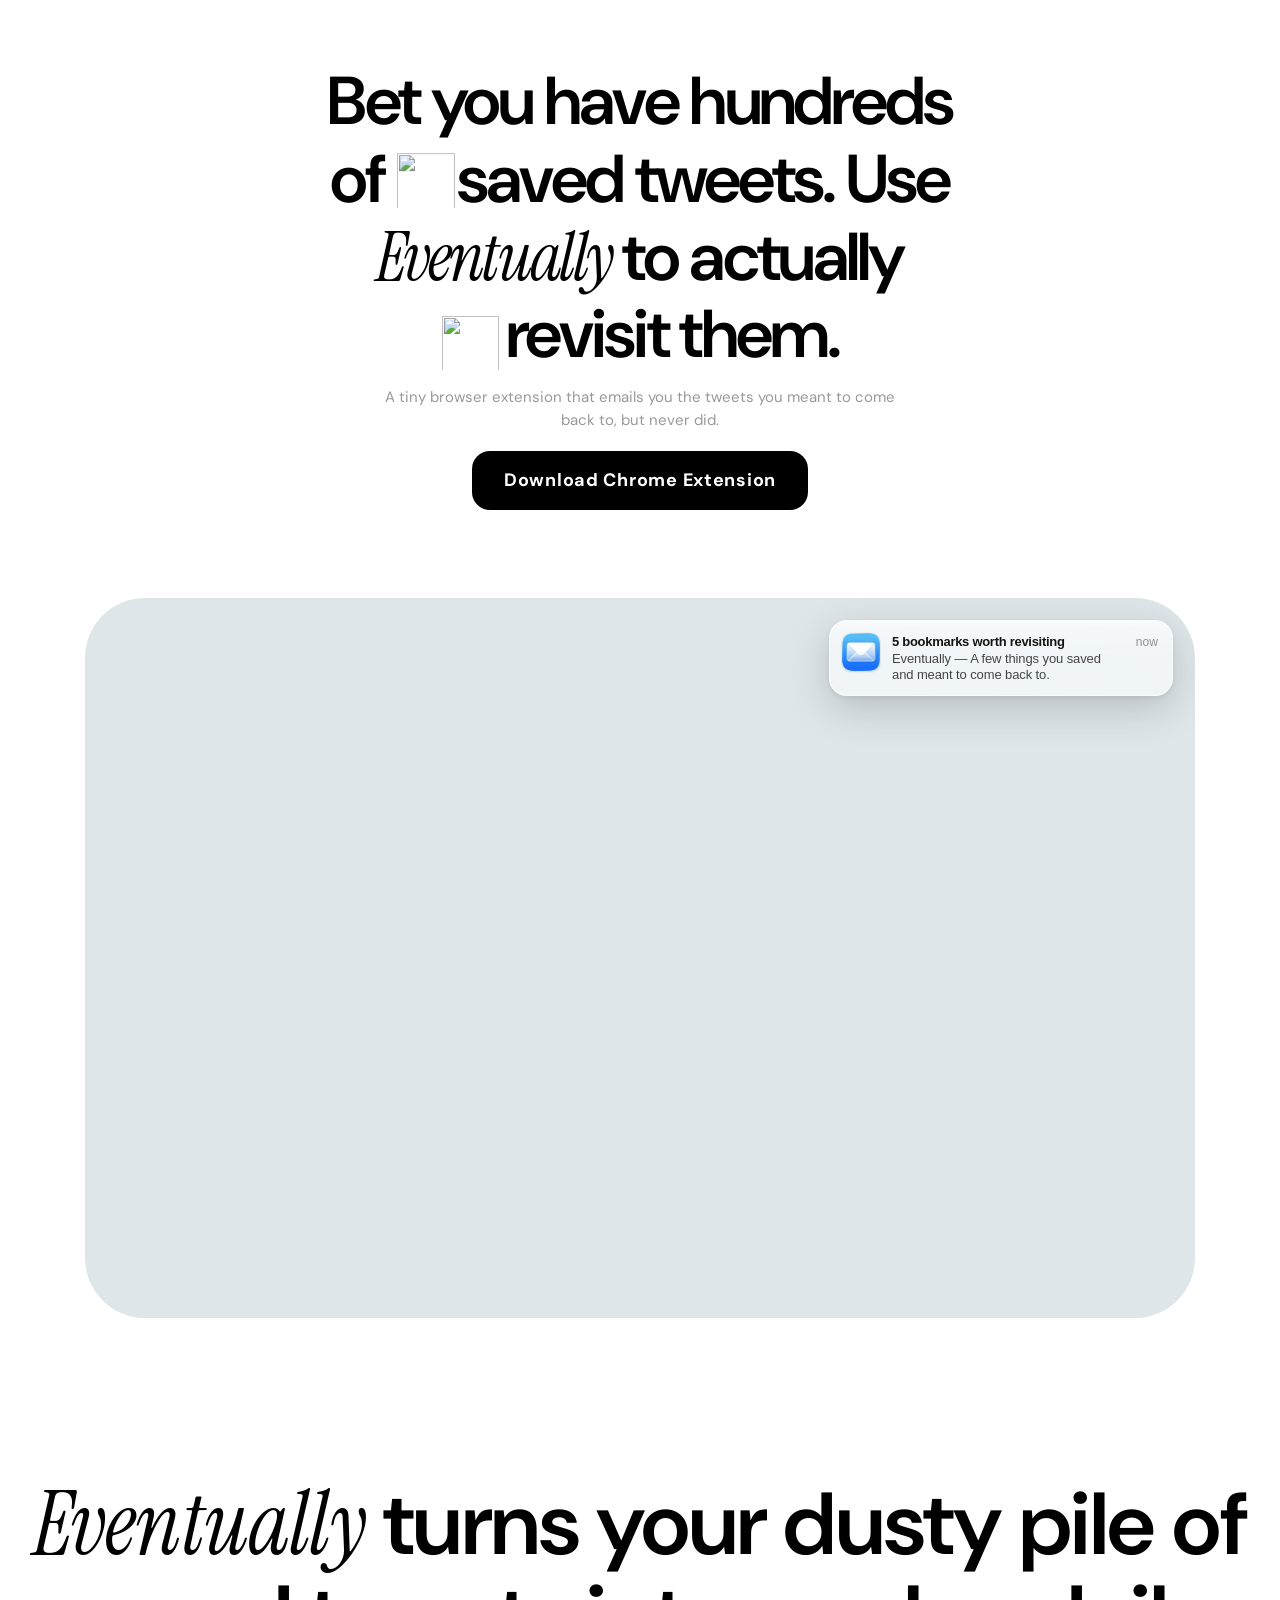
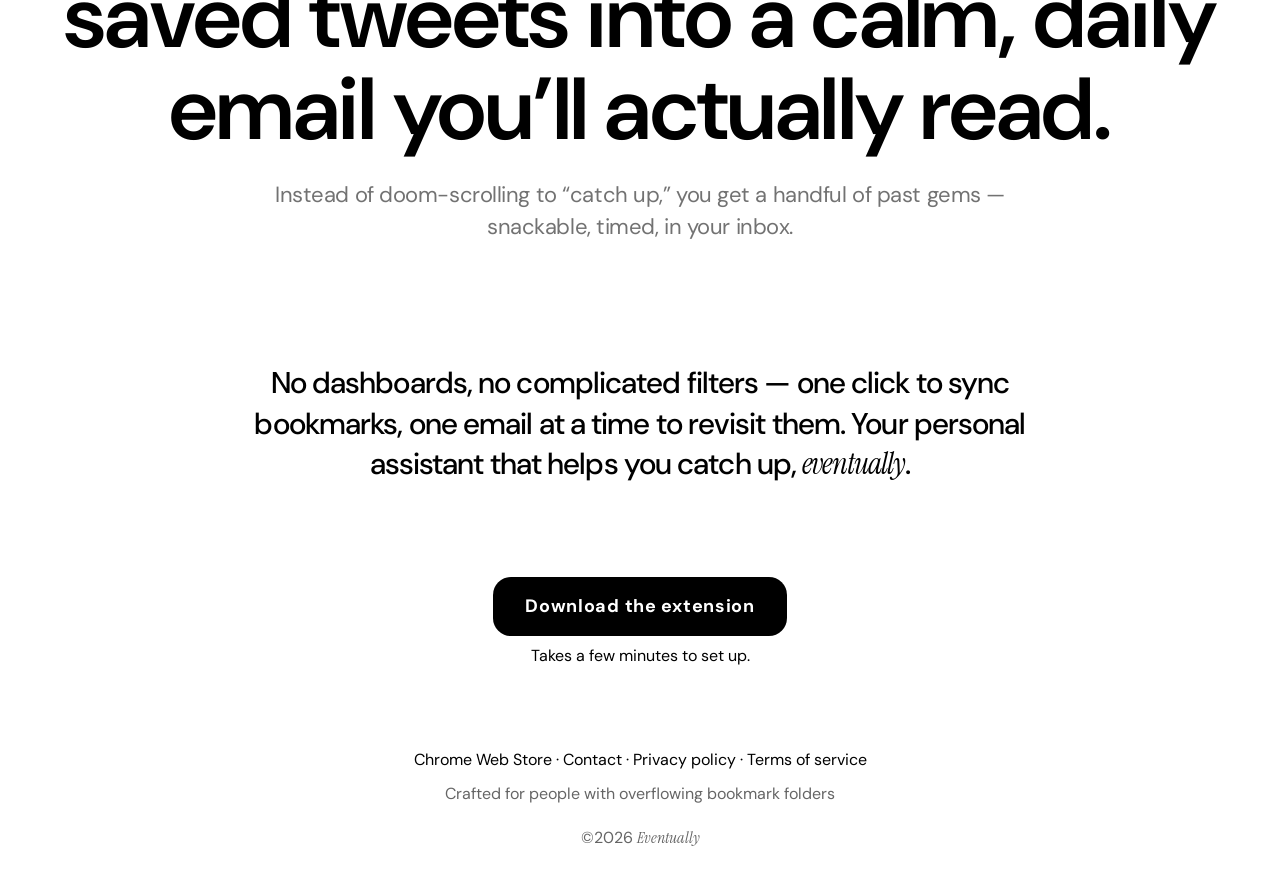
==== commit 7173823f: "Update pricing structure in HTML for the browser extension; switch to AggregateOffer with monthly an" ====
--- a/index.html
+++ b/index.html
@@ -62,9 +62,37 @@
           "operatingSystem": "Chrome",
           "description": "A tiny browser extension that emails you the tweets you meant to come back to, but never did. No dashboards, no complicated filters — just a small, steady stream of past gems delivered to your inbox. Works with X bookmarks.",
           "offers": {
-            "@type": "Offer",
-            "price": "0",
-            "priceCurrency": "USD"
+            "@type": "AggregateOffer",
+            "lowPrice": "4.08",
+            "highPrice": "7",
+            "priceCurrency": "USD",
+            "offerCount": "2",
+            "offers": [
+              {
+                "@type": "Offer",
+                "name": "Monthly",
+                "price": "7",
+                "priceCurrency": "USD",
+                "priceSpecification": {
+                  "@type": "UnitPriceSpecification",
+                  "price": "7",
+                  "priceCurrency": "USD",
+                  "billingDuration": "P1M"
+                }
+              },
+              {
+                "@type": "Offer",
+                "name": "Yearly",
+                "price": "49",
+                "priceCurrency": "USD",
+                "priceSpecification": {
+                  "@type": "UnitPriceSpecification",
+                  "price": "49",
+                  "priceCurrency": "USD",
+                  "billingDuration": "P1Y"
+                }
+              }
+            ]
           },
           "author": { "@id": "https://geteventually.com/#organization" },
           "url": "https://geteventually.com",
@@ -670,11 +698,18 @@
         let lastFocus = null;
         let closeTimer = 0;
 
-        requestAnimationFrame(() => {
-          requestAnimationFrame(() => {
-            notify.dataset.ready = "true";
-          });
-        });
+        function revealNotify() {
+          if (notify.dataset.ready === "true") return;
+          notify.dataset.ready = "true";
+          window.removeEventListener("scroll", onScrollReveal);
+        }
+
+        function onScrollReveal() {
+          if (window.scrollY > 20) revealNotify();
+        }
+
+        window.addEventListener("scroll", onScrollReveal, { passive: true });
+        onScrollReveal();
 
         function setMailOriginFromNotify() {
           const stage = notify.closest("stage") || notify.parentElement;
--- a/e-v-e-n-t-u-a-l-l-y.css
+++ b/e-v-e-n-t-u-a-l-l-y.css
@@ -234,6 +234,7 @@
   top: 0.02em;
   vertical-align: -0.16em;
   pointer-events: none;
+  transform: translateY(-5%);
 }
 
 saved img {
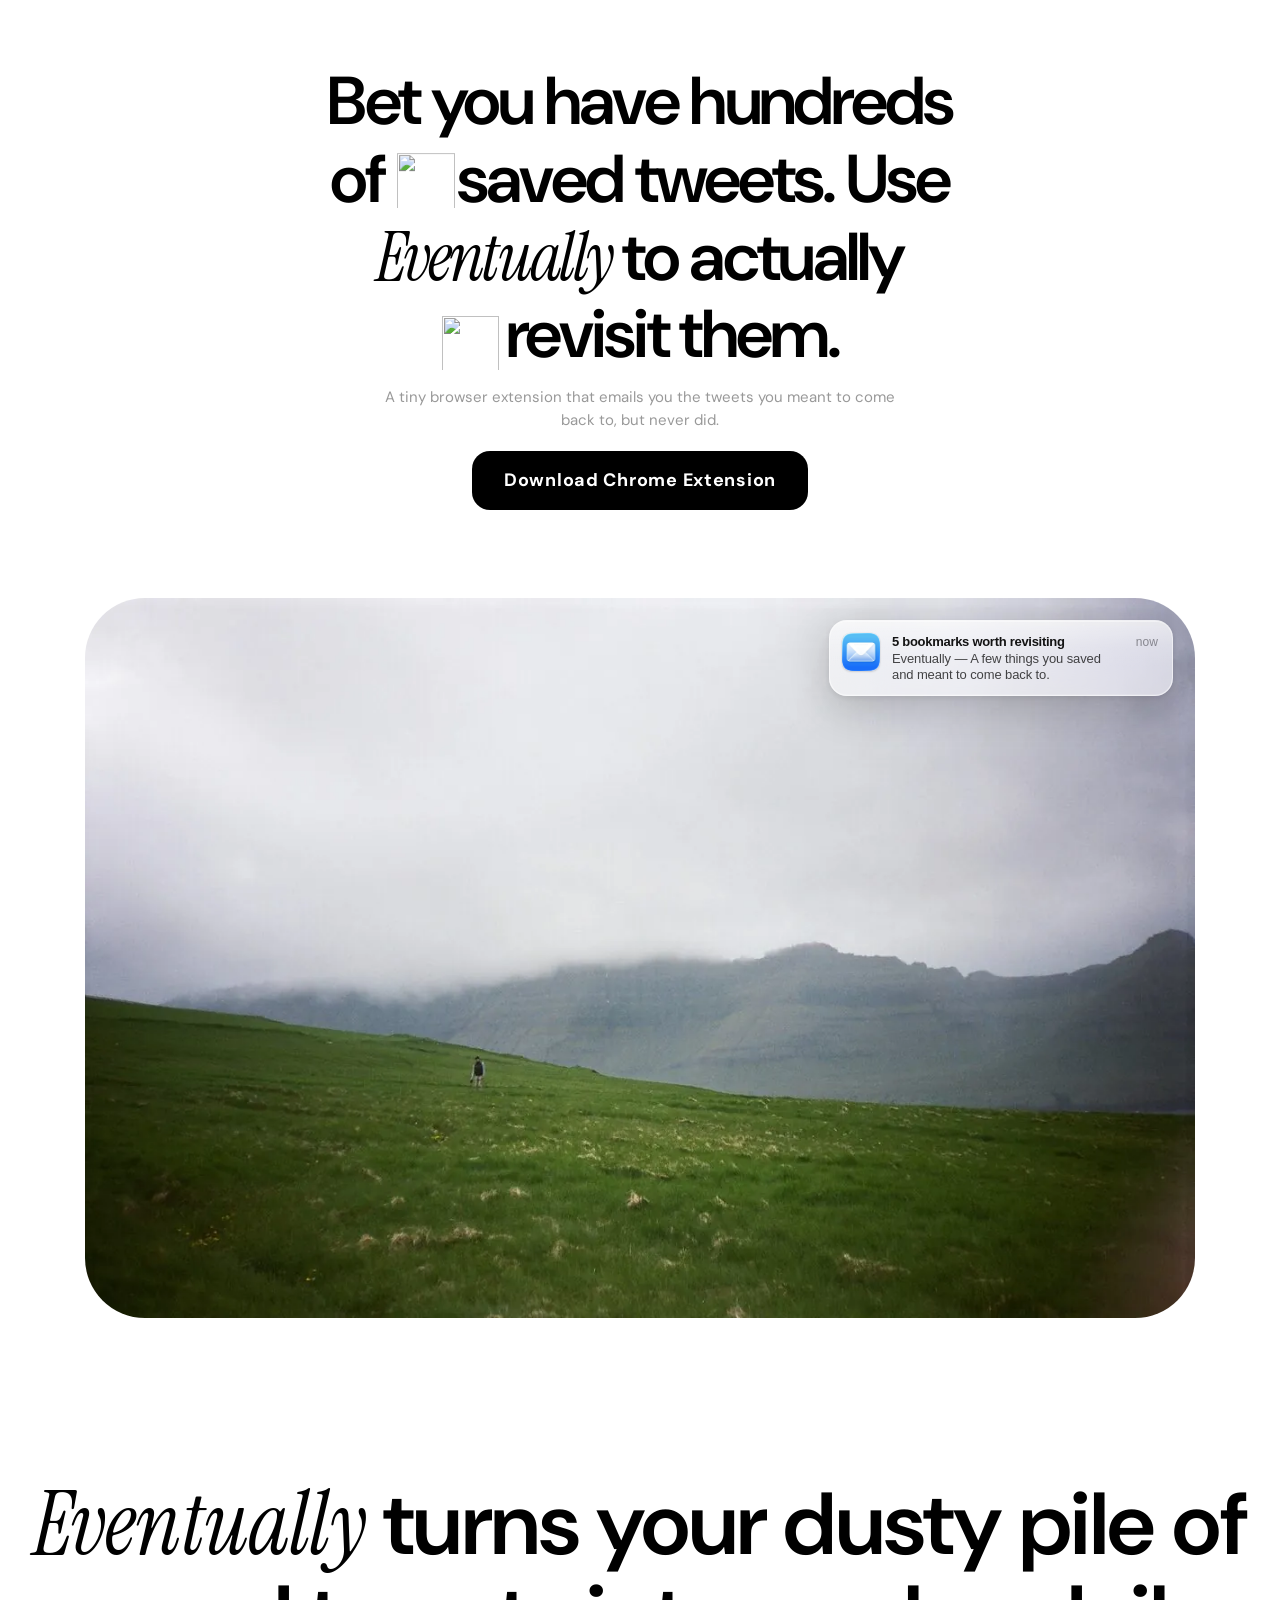
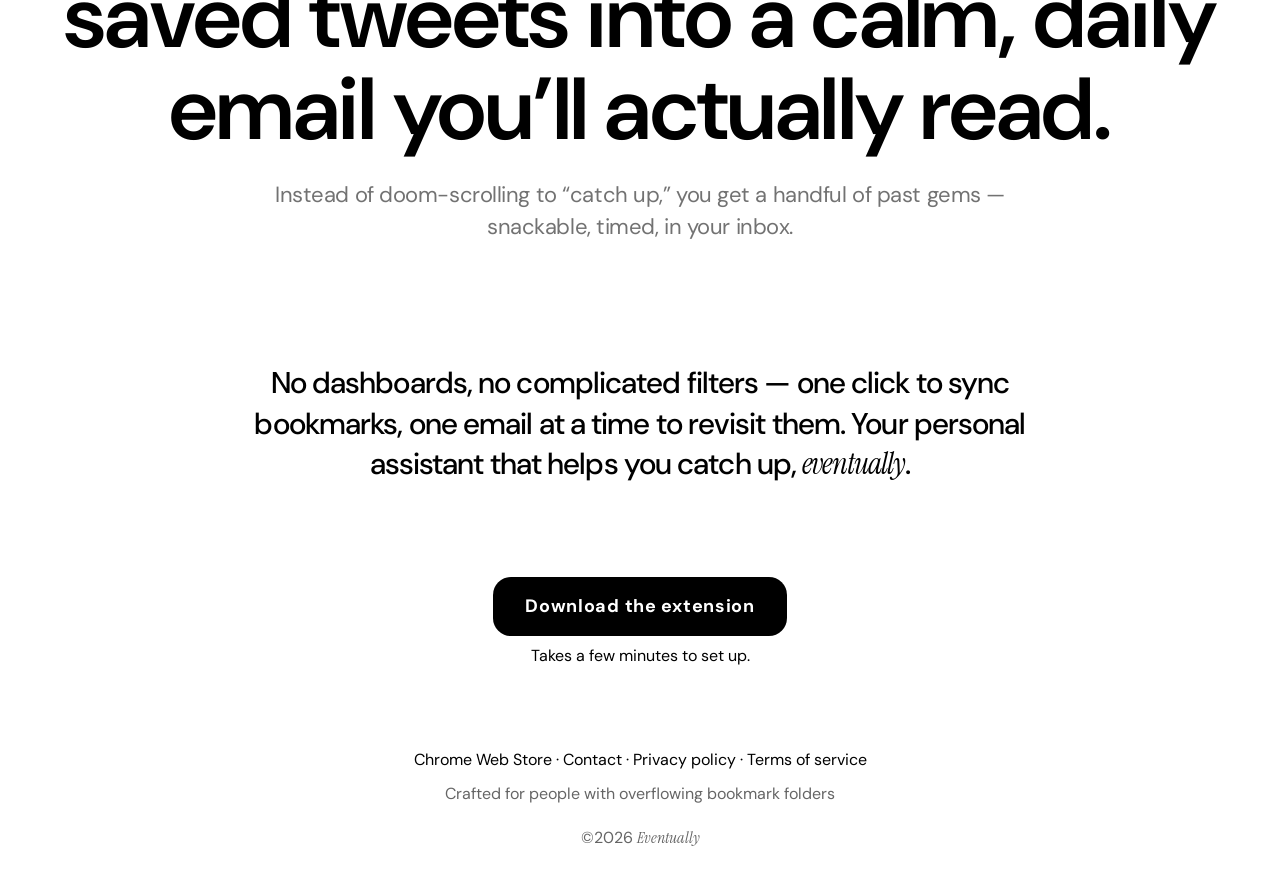
==== commit 58771961: "Update Terms of Service for Becomes Tech, LLC. Align legal entity, contact, and service description " ====
--- a/index.html
+++ b/index.html
@@ -264,6 +264,7 @@
               </mail-traffic>
               <mail-title>Inbox</mail-title>
             </mail-chrome>
+            <mail-pane>
             <mail-header>
               <mail-row>
                 <mail-label>From:</mail-label>
@@ -650,6 +651,7 @@
                 </digest-foot>
               </digest>
             </mail-body>
+            </mail-pane>
           </mail>
         </stage>
       </pad>
--- a/e-v-e-n-t-u-a-l-l-y.css
+++ b/e-v-e-n-t-u-a-l-l-y.css
@@ -263,7 +263,18 @@
   overflow: hidden;
   position: relative;
   background-color: #dfe6ea;
+  /* 1x 1234×800 by default; 2x only on retina */
   background-image: url('/pad.jpg');
+  background-image: -webkit-image-set(
+    url('/pad.jpg') 1x,
+    url('/pad@2x.jpg') 2x
+  );
+  background-image: image-set(
+    url('/pad.webp') type('image/webp') 1x,
+    url('/pad@2x.webp') type('image/webp') 2x,
+    url('/pad.jpg') type('image/jpeg') 1x,
+    url('/pad@2x.jpg') type('image/jpeg') 2x
+  );
   background-position: center center;
   background-size: cover;
   background-repeat: no-repeat;
@@ -608,6 +619,14 @@
   pointer-events: none;
 }
 
+mail-pane {
+  display: flex;
+  flex-direction: column;
+  flex: 1;
+  min-height: 0;
+  overflow: hidden;
+}
+
 mail-header {
   display: block;
   padding: 14px 18px 12px;
@@ -883,12 +902,16 @@
 }
 
 @media (max-width: 720px) {
+  shell {
+    padding-inline: 8px;
+  }
+
   pad {
-    
-    width: 100%;
+    --pad-ratio: 1 / 1;
+    width: min(100%, 80vh);
     max-width: none;
-    height: 99vh;
-    aspect-ratio: auto;
+    height: auto;
+    aspect-ratio: var(--pad-ratio);
     margin: 24px auto;
     border-radius: 28px;
   }
@@ -896,12 +919,29 @@
   notify {
     top: 14px;
     right: 14px;
-    width: min(344px, calc(100% - 28px));
+    left: 14px;
+    width: auto;
+    max-width: none;
   }
 
   mail {
     width: calc(100% - 28px);
     height: calc(100% - 32px);
+  }
+
+  /* Scroll below the Inbox chrome so the scrollbar sits in the window body */
+  mail-pane {
+    overflow: auto;
+    -webkit-overflow-scrolling: touch;
+  }
+
+  mail-body {
+    flex: none;
+    overflow: visible;
+  }
+
+  tweet-read {
+    display: none;
   }
 }
 
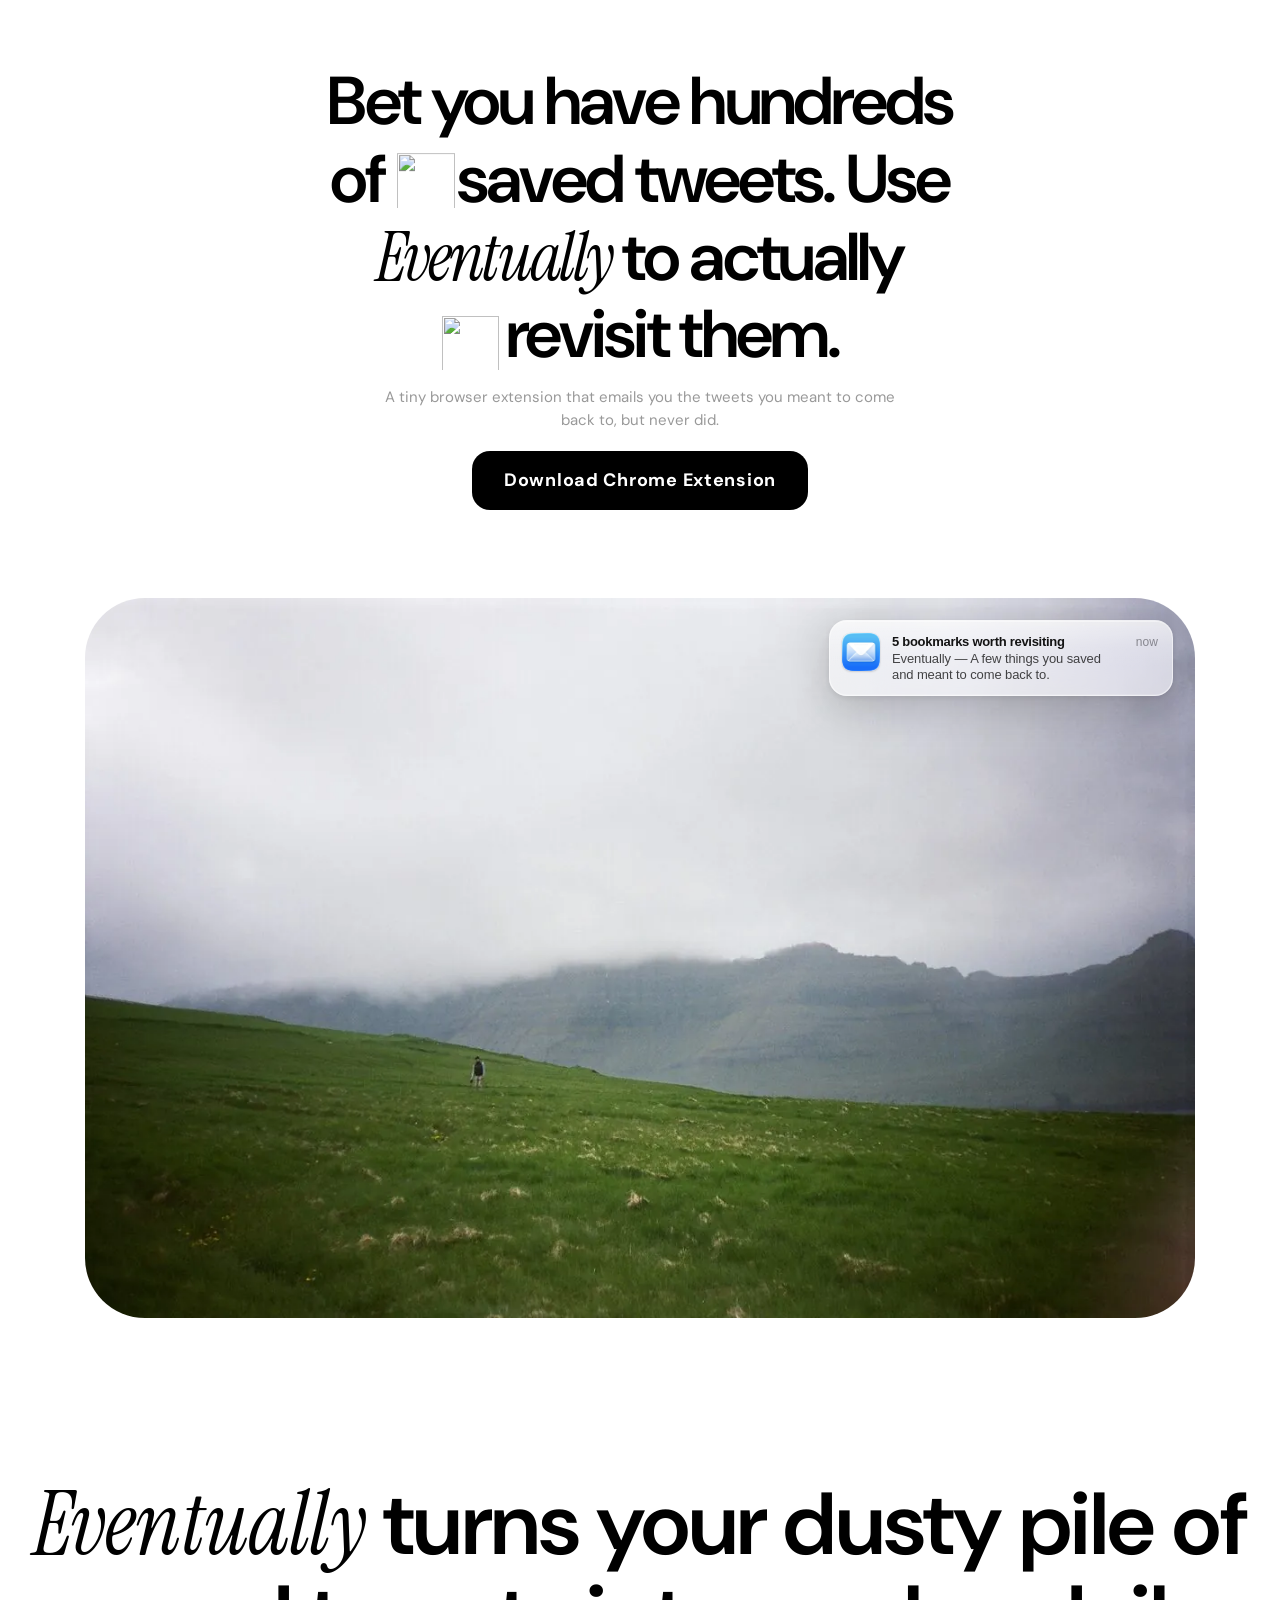
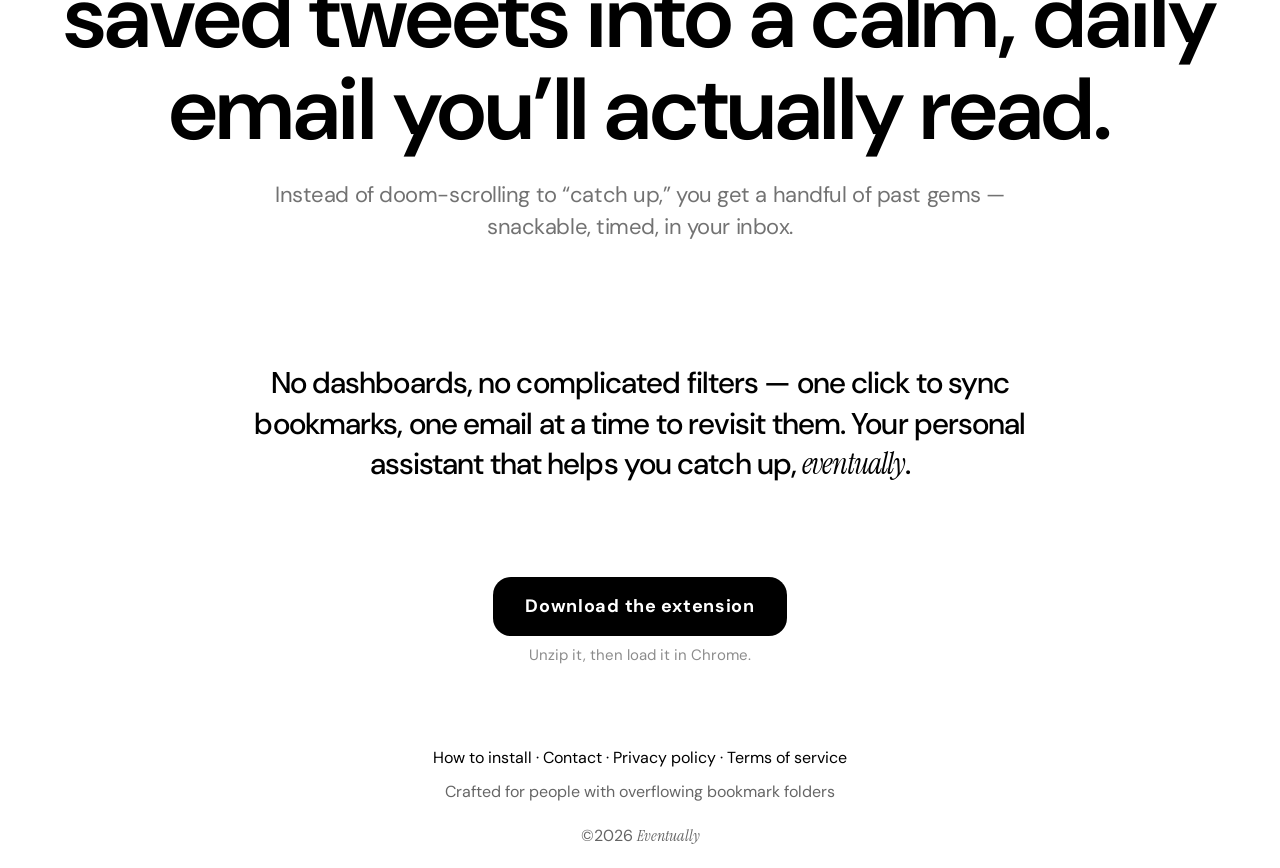
==== commit bc25501e: "Add a zip download so people can load the extension without the Chrome Web Store." ====
--- a/index.html
+++ b/index.html
@@ -96,6 +96,8 @@
           },
           "author": { "@id": "https://geteventually.com/#organization" },
           "url": "https://geteventually.com",
+          "installUrl": "https://geteventually.com/extension",
+          "downloadUrl": "https://geteventually.com/extension/eventually.zip",
           "slogan": "Crafted for people with overflowing bookmark folders"
         },
         {
@@ -191,7 +193,7 @@
           A tiny browser extension that emails you the tweets you meant to come
           back to, but never did.
         </blurb>
-        <action href="#">Download Chrome Extension</action>
+        <a href="/extension">Download Chrome Extension</a>
       </cta>
       <pad aria-label="Product preview">
         <stage>
@@ -674,12 +676,12 @@
       </panel>
 
       <actions aria-label="Download call-to-action">
-        <action>Download the extension</action>
-        <subline>Takes a few minutes to set up.</subline>
+        <a href="/extension">Download the extension</a>
+        <subline>Unzip it, then load it in Chrome.</subline>
       </actions>
 
       <footlinks aria-label="Footer links">
-        <a href="#chromestore"> Chrome Web Store </a>
+        <a href="/extension"> How to install </a>
         <dot>·</dot>
         <a href="mailto:support@geteventually.com">Contact</a>
         <dot>·</dot>
--- a/e-v-e-n-t-u-a-l-l-y.css
+++ b/e-v-e-n-t-u-a-l-l-y.css
@@ -140,8 +140,9 @@
   max-width: 36em;
 }
 
-cta action,
-actions action {
+cta > a,
+actions > a,
+.install-download {
   font-size: 18px;
   color: #fff;
   background: #000;
@@ -152,13 +153,22 @@
   text-decoration: none;
   font-weight: 700;
   letter-spacing: 0.04em;
-  transition: all 0.17s ease-out;
+  transition: transform 0.17s ease-out;
   transform: scale(1);
-}
-
-cta action:hover,
-actions action:hover {
+  cursor: pointer;
+}
+
+cta > a:hover,
+actions > a:hover,
+.install-download:hover {
   transform: scale(1.05);
+}
+
+cta > a:focus-visible,
+actions > a:focus-visible,
+.install-download:focus-visible {
+  outline: 3px solid #fffd01;
+  outline-offset: 3px;
 }
 
 cta note {
@@ -208,6 +218,8 @@
 
 actions subline {
   display: block;
+  opacity: 0.45;
+  font-size: 15px;
 }
 
 footlinks dot {
@@ -252,7 +264,7 @@
 pad {
   display: block;
   box-sizing: border-box;
-  
+
   --pad-ratio: 1234 / 800;
   width: min(100%, 1234px, calc(80vh * 1234 / 800));
   max-width: 1234px;
@@ -902,6 +914,10 @@
 }
 
 @media (max-width: 720px) {
+  hero {
+    font-size: clamp(1.9rem, 1rem + 3.5vw, 2.6rem);
+  }
+
   shell {
     padding-inline: 8px;
   }
@@ -961,12 +977,6 @@
   display: block;
 }
 
-action {
-  display: inline;
-  color: inherit;
-  text-decoration: underline;
-}
-
 tagline,
 copy {
   display: block;
@@ -1000,3 +1010,93 @@
   margin-bottom: 20px;
   opacity: 0.6;
 }
+
+body.install {
+  text-align: left;
+}
+
+.install-shell {
+  display: block;
+  max-width: 36rem;
+  margin: 0 auto;
+  padding: 10vh 24px 96px;
+}
+
+.install-home {
+  display: inline-block;
+  margin-bottom: 48px;
+  text-decoration: none;
+  color: inherit;
+  font-size: 27px;
+  line-height: 1.19;
+}
+
+.install-home:hover brand {
+  background: #fffd01;
+}
+
+.install-blurb {
+  font-size: 18px;
+  line-height: 1.45;
+  opacity: 0.55;
+  margin-bottom: 8px;
+  max-width: 28em;
+}
+
+.install-download {
+  margin: 28px 0 48px;
+}
+
+.install-steps {
+  list-style: none;
+  counter-reset: step;
+  display: grid;
+  gap: 18px;
+  margin: 0 0 40px;
+  padding: 0;
+}
+
+.install-steps li {
+  counter-increment: step;
+  position: relative;
+  padding-left: 2.6em;
+  font-size: 17px;
+  line-height: 1.45;
+}
+
+.install-steps li::before {
+  content: counter(step);
+  position: absolute;
+  left: 0;
+  top: 0.05em;
+  width: 1.7em;
+  height: 1.7em;
+  border-radius: 999px;
+  background: #fffd01;
+  color: #000;
+  font-size: 0.8em;
+  font-weight: 700;
+  letter-spacing: 0;
+  display: grid;
+  place-items: center;
+}
+
+.install-steps code {
+  font-family: ui-monospace, SFMono-Regular, Menlo, monospace;
+  font-size: 0.9em;
+  background: rgba(0, 0, 0, 0.05);
+  padding: 0.08em 0.35em;
+  border-radius: 6px;
+  user-select: all;
+}
+
+.install-note {
+  font-size: 15px;
+  line-height: 1.5;
+  opacity: 0.45;
+  max-width: 32em;
+}
+
+.install-note a {
+  color: inherit;
+}
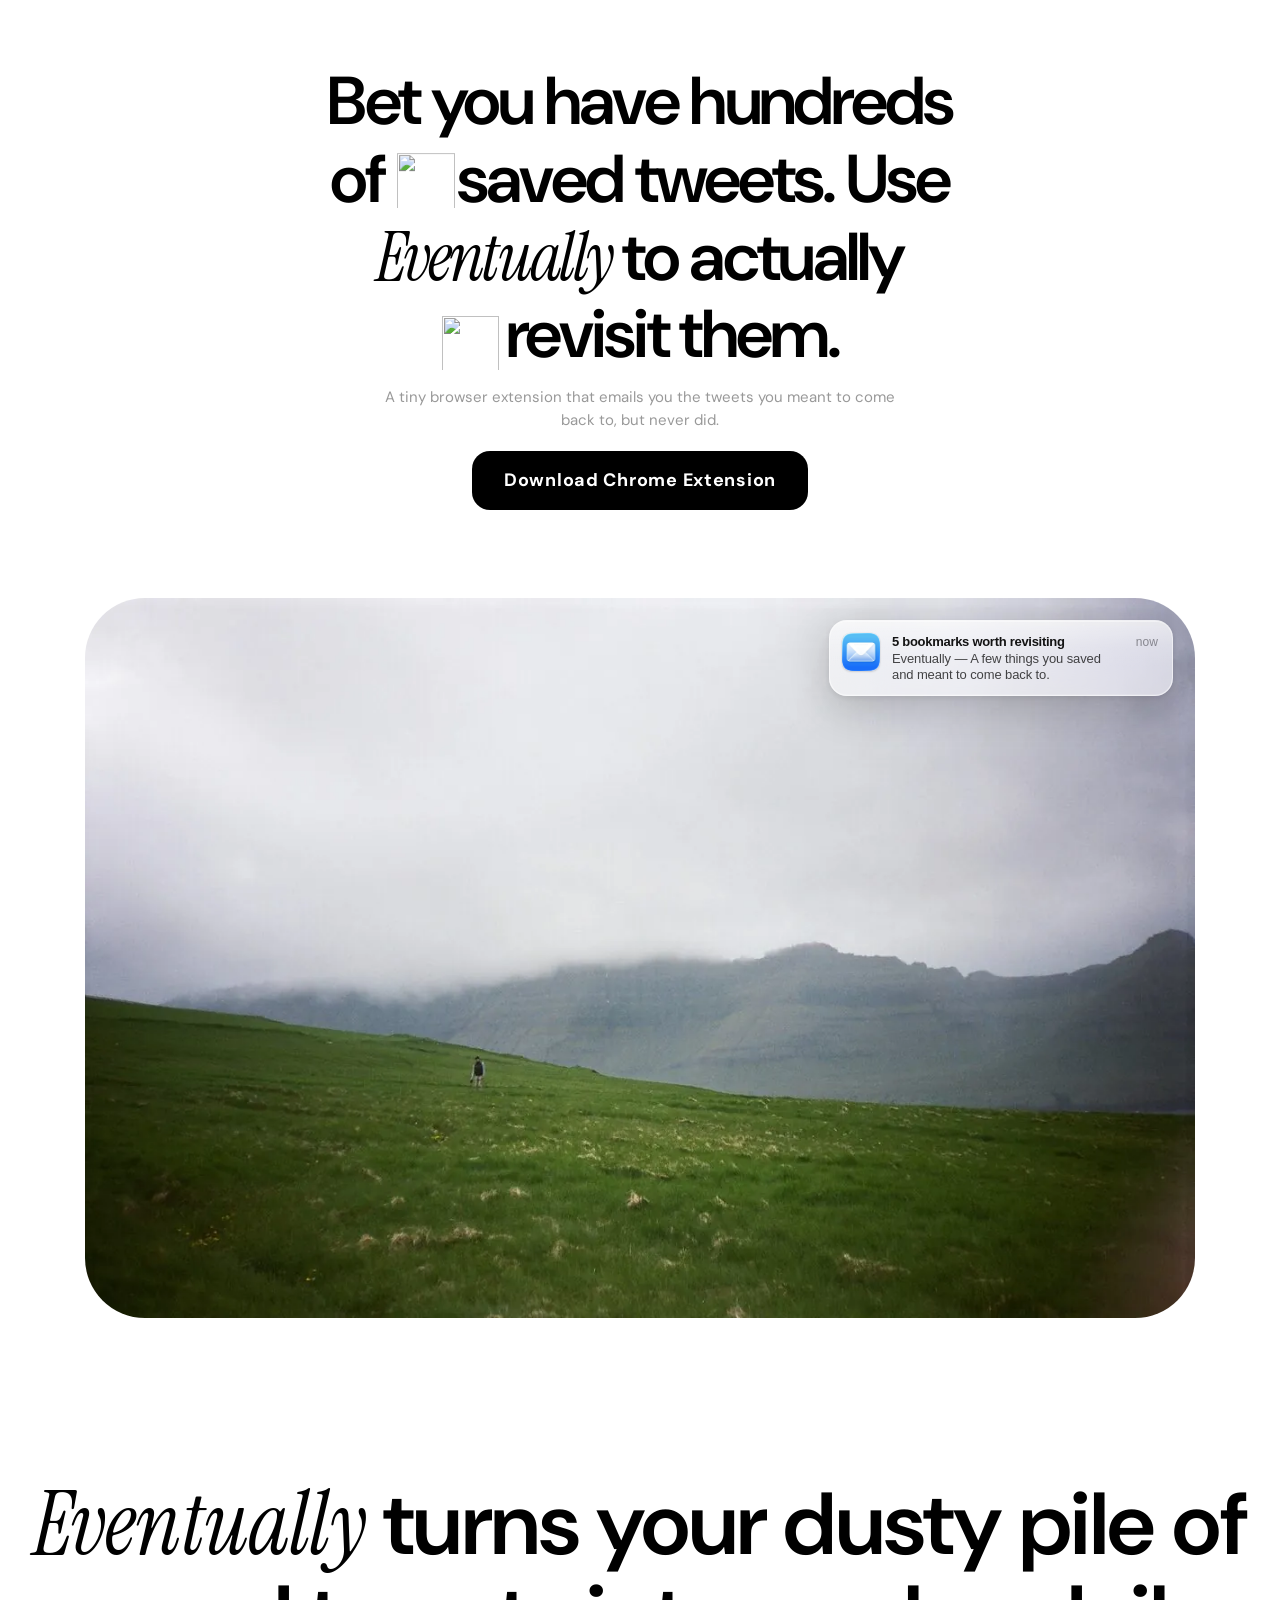
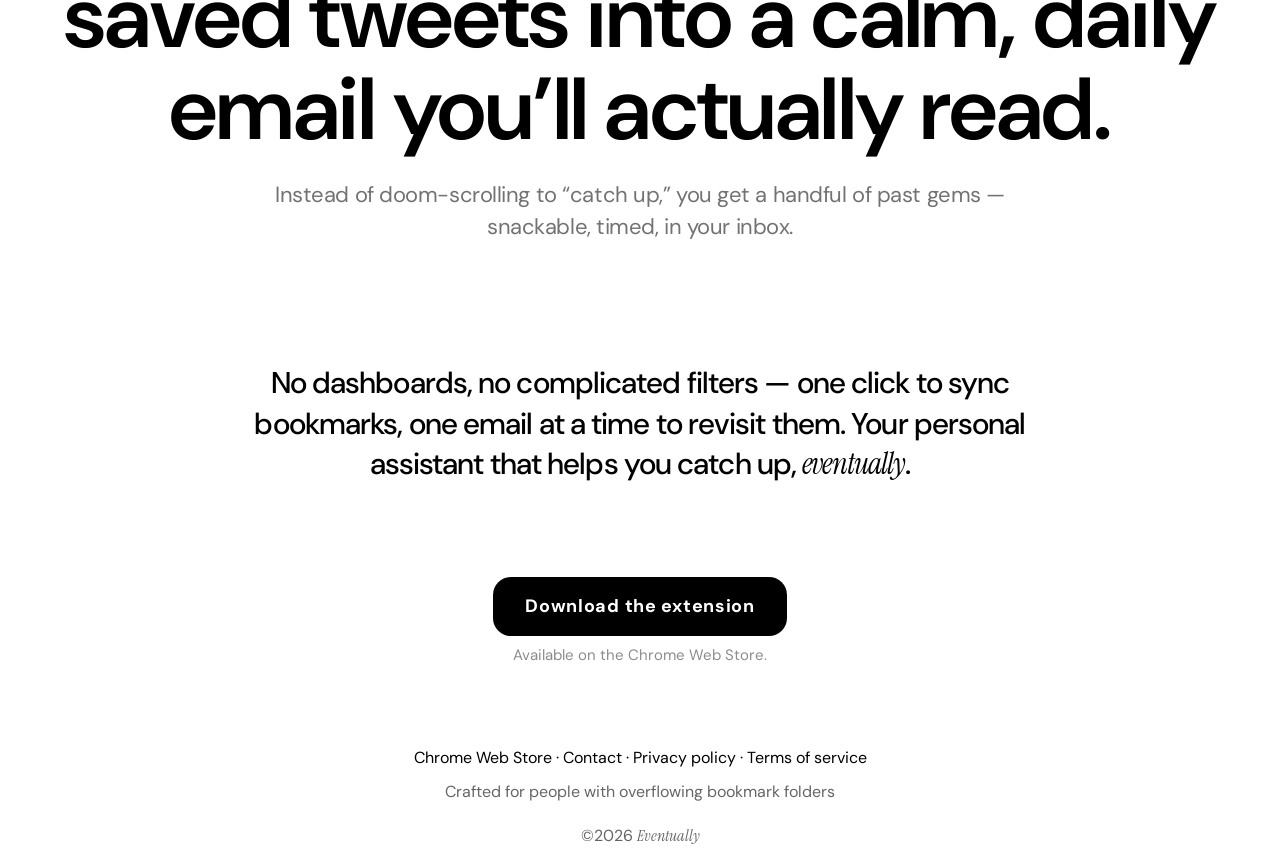
==== commit a627929c: "Point install CTAs at the Chrome Web Store and redirect /extension. The listing is live, so drop the" ====
--- a/index.html
+++ b/index.html
@@ -96,8 +96,7 @@
           },
           "author": { "@id": "https://geteventually.com/#organization" },
           "url": "https://geteventually.com",
-          "installUrl": "https://geteventually.com/extension",
-          "downloadUrl": "https://geteventually.com/extension/eventually.zip",
+          "installUrl": "https://chromewebstore.google.com/detail/eventually/bookjpmfndgpnpcghokednemmockchcn",
           "slogan": "Crafted for people with overflowing bookmark folders"
         },
         {
@@ -193,7 +192,7 @@
           A tiny browser extension that emails you the tweets you meant to come
           back to, but never did.
         </blurb>
-        <a href="/extension">Download Chrome Extension</a>
+        <a href="https://chromewebstore.google.com/detail/eventually/bookjpmfndgpnpcghokednemmockchcn">Download Chrome Extension</a>
       </cta>
       <pad aria-label="Product preview">
         <stage>
@@ -676,12 +675,12 @@
       </panel>
 
       <actions aria-label="Download call-to-action">
-        <a href="/extension">Download the extension</a>
-        <subline>Unzip it, then load it in Chrome.</subline>
+        <a href="https://chromewebstore.google.com/detail/eventually/bookjpmfndgpnpcghokednemmockchcn">Download the extension</a>
+        <subline>Available on the Chrome Web Store.</subline>
       </actions>
 
       <footlinks aria-label="Footer links">
-        <a href="/extension"> How to install </a>
+        <a href="https://chromewebstore.google.com/detail/eventually/bookjpmfndgpnpcghokednemmockchcn"> Chrome Web Store </a>
         <dot>·</dot>
         <a href="mailto:support@geteventually.com">Contact</a>
         <dot>·</dot>
--- a/e-v-e-n-t-u-a-l-l-y.css
+++ b/e-v-e-n-t-u-a-l-l-y.css
@@ -141,8 +141,7 @@
 }
 
 cta > a,
-actions > a,
-.install-download {
+actions > a {
   font-size: 18px;
   color: #fff;
   background: #000;
@@ -159,14 +158,12 @@
 }
 
 cta > a:hover,
-actions > a:hover,
-.install-download:hover {
+actions > a:hover {
   transform: scale(1.05);
 }
 
 cta > a:focus-visible,
-actions > a:focus-visible,
-.install-download:focus-visible {
+actions > a:focus-visible {
   outline: 3px solid #fffd01;
   outline-offset: 3px;
 }
@@ -1010,93 +1007,3 @@
   margin-bottom: 20px;
   opacity: 0.6;
 }
-
-body.install {
-  text-align: left;
-}
-
-.install-shell {
-  display: block;
-  max-width: 36rem;
-  margin: 0 auto;
-  padding: 10vh 24px 96px;
-}
-
-.install-home {
-  display: inline-block;
-  margin-bottom: 48px;
-  text-decoration: none;
-  color: inherit;
-  font-size: 27px;
-  line-height: 1.19;
-}
-
-.install-home:hover brand {
-  background: #fffd01;
-}
-
-.install-blurb {
-  font-size: 18px;
-  line-height: 1.45;
-  opacity: 0.55;
-  margin-bottom: 8px;
-  max-width: 28em;
-}
-
-.install-download {
-  margin: 28px 0 48px;
-}
-
-.install-steps {
-  list-style: none;
-  counter-reset: step;
-  display: grid;
-  gap: 18px;
-  margin: 0 0 40px;
-  padding: 0;
-}
-
-.install-steps li {
-  counter-increment: step;
-  position: relative;
-  padding-left: 2.6em;
-  font-size: 17px;
-  line-height: 1.45;
-}
-
-.install-steps li::before {
-  content: counter(step);
-  position: absolute;
-  left: 0;
-  top: 0.05em;
-  width: 1.7em;
-  height: 1.7em;
-  border-radius: 999px;
-  background: #fffd01;
-  color: #000;
-  font-size: 0.8em;
-  font-weight: 700;
-  letter-spacing: 0;
-  display: grid;
-  place-items: center;
-}
-
-.install-steps code {
-  font-family: ui-monospace, SFMono-Regular, Menlo, monospace;
-  font-size: 0.9em;
-  background: rgba(0, 0, 0, 0.05);
-  padding: 0.08em 0.35em;
-  border-radius: 6px;
-  user-select: all;
-}
-
-.install-note {
-  font-size: 15px;
-  line-height: 1.5;
-  opacity: 0.45;
-  max-width: 32em;
-}
-
-.install-note a {
-  color: inherit;
-}
